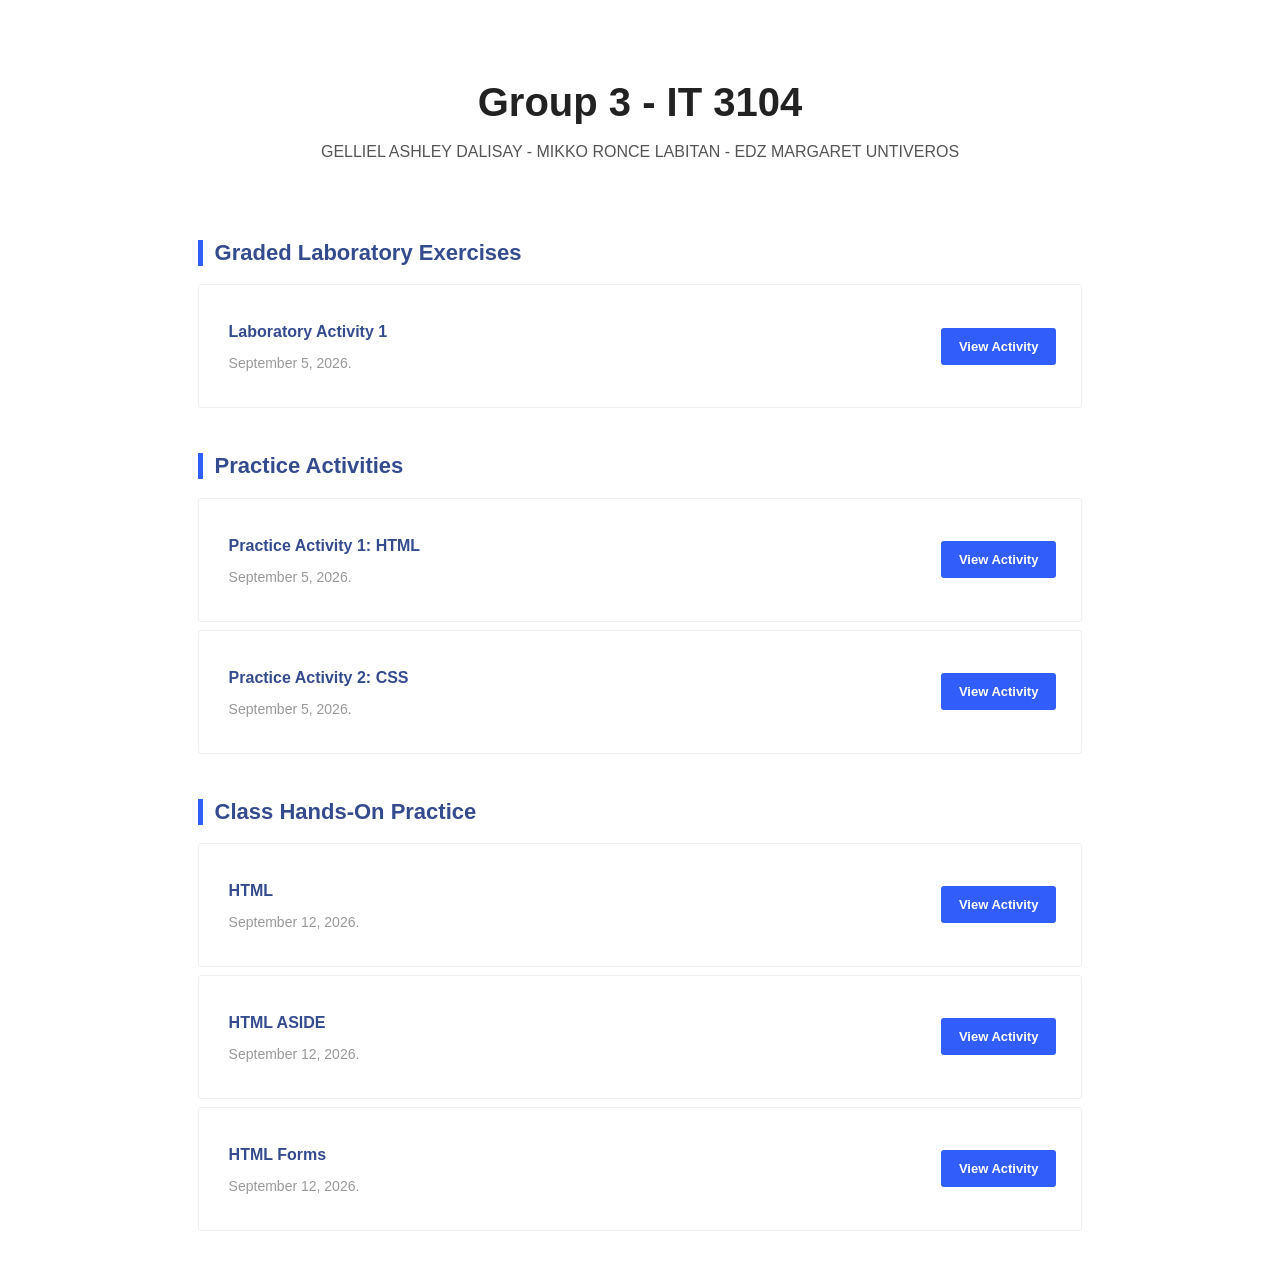
==== index.html @ 32fd0458 "Update index.html" ====
<!DOCTYPE html>
<html lang="en">
<head>
    <meta charset="UTF-8">
    <meta name="viewport" content="width=device-width, initial-scale=1.0">

    <title>Group 3 - IT 3104</title>

    <link rel="stylesheet" href="style.css">
</head>

<body>

    <!-- HEADER -->
    <header class="header">

        <h1>Group 3 - IT 3104</h1>

        <p class="members">
            GELLIEL ASHLEY DALISAY - MIKKO RONCE LABITAN - EDZ MARGARET UNTIVEROS
        </p>

    </header>


    <!-- MAIN CONTENT -->
    <main class="container">
        

        <section class="section">

            <div class="section-heading">
                <h2>Graded Laboratory Exercises</h2>
            </div>


            <div class="activity">

                <div class="activity-details">

                    <h3>Laboratory Activity 1</h3>

                    <p>September 5, 2026.</p>

                </div>


                <a href="Lab_Act_1.html" class="view-button">
                    View Activity
                </a>

            </div>

        </section>

        <section class="section">

            <div class="section-heading">
                <h2>Practice Activities</h2>
            </div>


            <!-- Practice Activity 1 -->

            <div class="activity">

                <div class="activity-details">

                    <h3>Practice Activity 1: HTML</h3>

                    <p>September 5, 2026.</p>

                </div>


                <a href="practice%201%20html.html" class="view-button">
                    View Activity
                </a>

            </div>


            <!-- Practice Activity 2 -->

            <div class="activity">

                <div class="activity-details">

                    <h3>Practice Activity 2: CSS</h3>

                    <p>September 5, 2026.</p>

                </div>


                <a href="Pactice%20Activity%202.html" class="view-button">
                    View Activity
                </a>

            </div>

        </section>


        <section class="section">

            <div class="section-heading">
                <h2>Class Hands-On Practice</h2>
            </div>


            <!-- HTML -->

            <div class="activity">

                <div class="activity-details">

                    <h3>HTML</h3>

                    <p>September 12, 2026.</p>

                </div>


                <a href="practice%201%20html.html" class="view-button">
                    View Activity
                </a>

            </div>


            <!-- HTML ASIDE -->

            <div class="activity">

                <div class="activity-details">

                    <h3>HTML ASIDE</h3>

                    <p>September 12, 2026.</p>

                </div>


              <a href="practice-1-html-aside.html" class="view-button">
                View Activity
                </a>

            </div>


            <!-- HTML FORMS -->

            <div class="activity">

                <div class="activity-details">

                    <h3>HTML Forms</h3>

                    <p>September 12, 2026.</p>

                </div>


                <a href="practice%20activity%201%20html%20forms.html" class="view-button">
                    View Activity
                </a>

            </div>

        </section>


    </main>

</body>
</html>
---- style.css ----
<style>
* {
    margin: 0;
    padding: 0;
    box-sizing: border-box;
}


body {
    font-family: Arial, Helvetica, sans-serif;
    background-color: #ffffff;
    color: #333333;
}


/* =========================
   HEADER
========================= */

.header {
    text-align: center;
    padding-top: 45px;
    padding-bottom: 45px;
}


.header h1 {
    font-size: 40px;
    font-weight: 700;
    color: #222222;
    margin-bottom: 18px;
}


.members {
    font-size: 16px;
    color: #555555;
}

.container {
    width: 70%;
    max-width: 900px;
    margin: 0 auto;
}

.section {
    margin-bottom: 45px;
}


.section-heading {
    border-left: 5px solid #315efb;
    padding-left: 12px;
    margin-bottom: 15px;
}


.section-heading h2 {
    font-size: 22px;
    font-weight: 700;
    color: #344b8e;
}

.activity {
    display: flex;
    justify-content: space-between;
    align-items: center;

    padding: 22px 25px;

    margin-bottom: 8px;

    border: 1px solid #eeeeee;
    border-radius: 3px;

    background-color: #ffffff;
}

.activity-details {
    padding-left: 5px;
}


.activity-details h3 {
    font-size: 16px;
    font-weight: 600;

    color: #344b8e;

    margin-bottom: 8px;
}


.activity-details p {
    font-size: 14px;
    color: #999999;
}


.view-button {
    display: inline-block;

    background-color: #315efb;

    color: #ffffff;

    text-decoration: none;

    padding: 11px 18px;

    border-radius: 3px;

    font-size: 13px;

    font-weight: 600;

    transition: background-color 0.2s ease;
}


.view-button:hover {
    background-color: #2349d8;
}

@media (max-width: 768px) {

    .container {
        width: 90%;
    }


    .header h1 {
        font-size: 32px;
    }


    .members {
        font-size: 14px;
        padding: 0 15px;
        line-height: 1.5;
    }


    .activity {
        padding: 18px;
    }


    .activity-details h3 {
        font-size: 15px;
    }


    .view-button {
        padding: 10px 14px;
        font-size: 12px;
    }

}
</style>
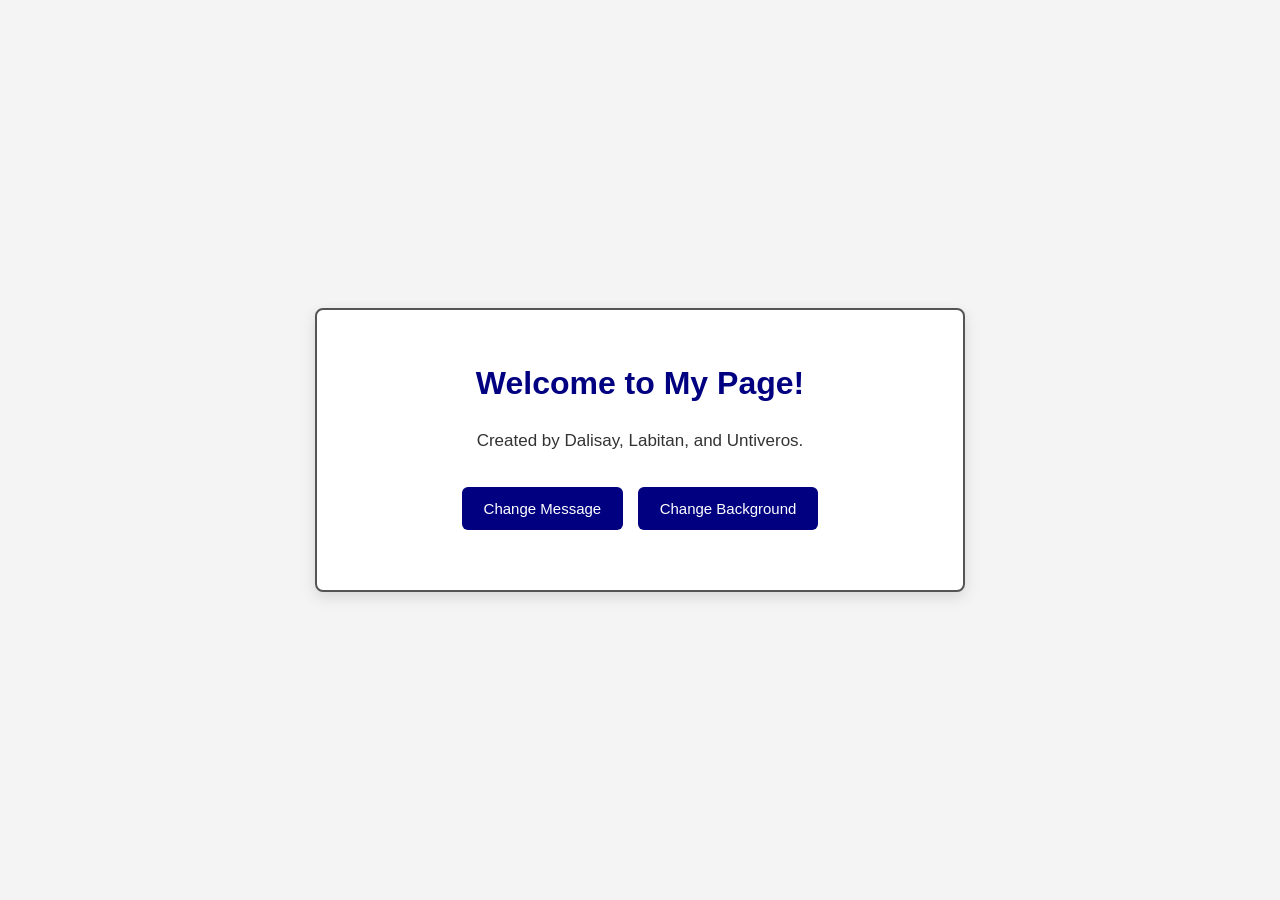
==== commit cce6d083: "Update" ====
--- a/index.html
+++ b/index.html
@@ -1,177 +1,24 @@
-<!DOCTYPE html>
-<html lang="en">
-<head>
-    <meta charset="UTF-8">
-    <meta name="viewport" content="width=device-width, initial-scale=1.0">
-
-    <title>Group 3 - IT 3104</title>
-
-    <link rel="stylesheet" href="style.css">
-</head>
-
-<body>
-
-    <!-- HEADER -->
-    <header class="header">
-
-        <h1>Group 3 - IT 3104</h1>
-
-        <p class="members">
-            GELLIEL ASHLEY DALISAY - MIKKO RONCE LABITAN - EDZ MARGARET UNTIVEROS
-        </p>
-
-    </header>
-
-
-    <!-- MAIN CONTENT -->
-    <main class="container">
-        
-
-        <section class="section">
-
-            <div class="section-heading">
-                <h2>Graded Laboratory Exercises</h2>
-            </div>
-
-
-            <div class="activity">
-
-                <div class="activity-details">
-
-                    <h3>Laboratory Activity 1</h3>
-
-                    <p>September 5, 2026.</p>
-
-                </div>
-
-
-                <a href="Lab_Act_1.html" class="view-button">
-                    View Activity
-                </a>
-
-            </div>
-
-        </section>
-
-        <section class="section">
-
-            <div class="section-heading">
-                <h2>Practice Activities</h2>
-            </div>
-
-
-            <!-- Practice Activity 1 -->
-
-            <div class="activity">
-
-                <div class="activity-details">
-
-                    <h3>Practice Activity 1: HTML</h3>
-
-                    <p>September 5, 2026.</p>
-
-                </div>
-
-
-                <a href="practice%201%20html.html" class="view-button">
-                    View Activity
-                </a>
-
-            </div>
-
-
-            <!-- Practice Activity 2 -->
-
-            <div class="activity">
-
-                <div class="activity-details">
-
-                    <h3>Practice Activity 2: CSS</h3>
-
-                    <p>September 5, 2026.</p>
-
-                </div>
-
-
-                <a href="Pactice%20Activity%202.html" class="view-button">
-                    View Activity
-                </a>
-
-            </div>
-
-        </section>
-
-
-        <section class="section">
-
-            <div class="section-heading">
-                <h2>Class Hands-On Practice</h2>
-            </div>
-
-
-            <!-- HTML -->
-
-            <div class="activity">
-
-                <div class="activity-details">
-
-                    <h3>HTML</h3>
-
-                    <p>September 12, 2026.</p>
-
-                </div>
-
-
-                <a href="practice%201%20html.html" class="view-button">
-                    View Activity
-                </a>
-
-            </div>
-
-
-            <!-- HTML ASIDE -->
-
-            <div class="activity">
-
-                <div class="activity-details">
-
-                    <h3>HTML ASIDE</h3>
-
-                    <p>September 12, 2026.</p>
-
-                </div>
-
-
-              <a href="practice-1-html-aside.html" class="view-button">
-                View Activity
-                </a>
-
-            </div>
-
-
-            <!-- HTML FORMS -->
-
-            <div class="activity">
-
-                <div class="activity-details">
-
-                    <h3>HTML Forms</h3>
-
-                    <p>September 12, 2026.</p>
-
-                </div>
-
-
-                <a href="practice%20activity%201%20html%20forms.html" class="view-button">
-                    View Activity
-                </a>
-
-            </div>
-
-        </section>
-
-
-    </main>
-
-</body>
-</html>
+<!DOCTYPE html>
+<html lang="en">
+<head>
+    <meta charset="UTF-8">
+    <meta name="viewport" content="width=device-width, initial-scale=1.0">
+    <title>My First Interactive Page</title>
+    <link rel="stylesheet" href="style.css">
+</head>
+<body>
+
+    <div class="container">
+        <h1>Welcome to My Page!</h1>
+
+        <p id="message">
+            Created by Dalisay, Labitan, and Untiveros.
+        </p>
+
+        <button id="messageButton">Change Message</button>
+        <button id="backgroundButton">Change Background</button>
+    </div>
+
+    <script src="script.js"></script>
+</body>
+</html>
--- a/style.css
+++ b/style.css
@@ -1,160 +1,77 @@
-<style>
-* {
-    margin: 0;
-    padding: 0;
-    box-sizing: border-box;
-}
-
-
-body {
-    font-family: Arial, Helvetica, sans-serif;
-    background-color: #ffffff;
-    color: #333333;
-}
-
-
-/* =========================
-   HEADER
-========================= */
-
-.header {
-    text-align: center;
-    padding-top: 45px;
-    padding-bottom: 45px;
-}
-
-
-.header h1 {
-    font-size: 40px;
-    font-weight: 700;
-    color: #222222;
-    margin-bottom: 18px;
-}
-
-
-.members {
-    font-size: 16px;
-    color: #555555;
-}
-
-.container {
-    width: 70%;
-    max-width: 900px;
-    margin: 0 auto;
-}
-
-.section {
-    margin-bottom: 45px;
-}
-
-
-.section-heading {
-    border-left: 5px solid #315efb;
-    padding-left: 12px;
-    margin-bottom: 15px;
-}
-
-
-.section-heading h2 {
-    font-size: 22px;
-    font-weight: 700;
-    color: #344b8e;
-}
-
-.activity {
-    display: flex;
-    justify-content: space-between;
-    align-items: center;
-
-    padding: 22px 25px;
-
-    margin-bottom: 8px;
-
-    border: 1px solid #eeeeee;
-    border-radius: 3px;
-
-    background-color: #ffffff;
-}
-
-.activity-details {
-    padding-left: 5px;
-}
-
-
-.activity-details h3 {
-    font-size: 16px;
-    font-weight: 600;
-
-    color: #344b8e;
-
-    margin-bottom: 8px;
-}
-
-
-.activity-details p {
-    font-size: 14px;
-    color: #999999;
-}
-
-
-.view-button {
-    display: inline-block;
-
-    background-color: #315efb;
-
-    color: #ffffff;
-
-    text-decoration: none;
-
-    padding: 11px 18px;
-
-    border-radius: 3px;
-
-    font-size: 13px;
-
-    font-weight: 600;
-
-    transition: background-color 0.2s ease;
-}
-
-
-.view-button:hover {
-    background-color: #2349d8;
-}
-
-@media (max-width: 768px) {
-
-    .container {
-        width: 90%;
-    }
-
-
-    .header h1 {
-        font-size: 32px;
-    }
-
-
-    .members {
-        font-size: 14px;
-        padding: 0 15px;
-        line-height: 1.5;
-    }
-
-
-    .activity {
-        padding: 18px;
-    }
-
-
-    .activity-details h3 {
-        font-size: 15px;
-    }
-
-
-    .view-button {
-        padding: 10px 14px;
-        font-size: 12px;
-    }
-
-}
-</style>
+/* General Settings */
+* {
+    margin: 0;
+    padding: 0;
+    box-sizing: border-box;
+}
+
+/* Body / Outside Background */
+body {
+    min-height: 100vh;
+    display: flex;
+    justify-content: center;
+    align-items: center;
+    background-color: #f4f4f4;
+    font-family: Arial, sans-serif;
+    transition: background-color 0.5s ease;
+}
+
+/* Main Container */
+.container {
+    width: 90%;
+    max-width: 650px;
+    padding: 55px 35px;
+    text-align: center;
+    background-color: white;
+    border: 2px solid #555;
+    border-radius: 8px;
+    box-shadow: 0 5px 15px rgba(0, 0, 0, 0.12);
+}
+
+/* Heading */
+h1 {
+    margin-bottom: 25px;
+    color: navy;
+    font-size: 32px;
+}
+
+/* Message */
+p {
+    margin-bottom: 28px;
+    color: #333;
+    font-size: 17px;
+    line-height: 1.6;
+}
+
+/* Buttons */
+button {
+    padding: 13px 22px;
+    margin: 5px;
+    border: none;
+    border-radius: 6px;
+    background-color: navy;
+    color: white;
+    font-size: 15px;
+    cursor: pointer;
+    transition: background-color 0.3s ease;
+}
+
+/* Button Hover Effect */
+button:hover {
+    background-color: #25258c;
+}
+
+/* Responsive Design */
+@media (max-width: 480px) {
+    .container {
+        padding: 40px 20px;
+    }
+
+    h1 {
+        font-size: 25px;
+    }
+
+    p {
+        font-size: 15px;
+    }
+}
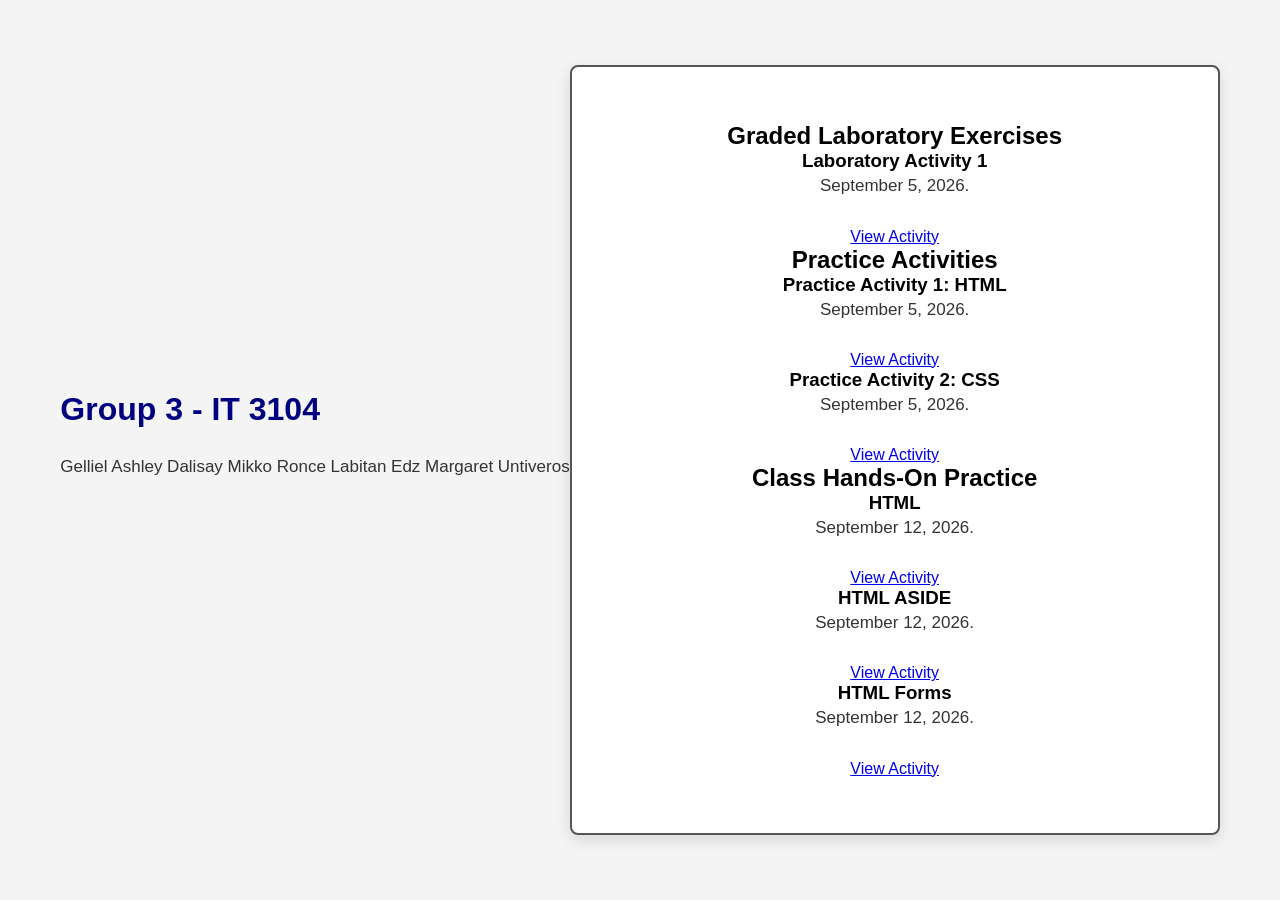
==== commit 2cec8140: "Create index.html" ====
--- a/index.html
+++ b/index.html
@@ -1,24 +1,123 @@
-<!DOCTYPE html>
-<html lang="en">
-<head>
-    <meta charset="UTF-8">
-    <meta name="viewport" content="width=device-width, initial-scale=1.0">
-    <title>My First Interactive Page</title>
-    <link rel="stylesheet" href="style.css">
-</head>
-<body>
-
-    <div class="container">
-        <h1>Welcome to My Page!</h1>
-
-        <p id="message">
-            Created by Dalisay, Labitan, and Untiveros.
-        </p>
-
-        <button id="messageButton">Change Message</button>
-        <button id="backgroundButton">Change Background</button>
-    </div>
-
-    <script src="script.js"></script>
-</body>
-</html>+<!DOCTYPE html>
+<html lang="en">
+<head>
+    <meta charset="UTF-8">
+    <meta name="viewport" content="width=device-width, initial-scale=1.0">
+
+    <title>Group 3 - IT 3104</title>
+
+    <link rel="preconnect" href="https://fonts.googleapis.com">
+    <link rel="preconnect" href="https://fonts.gstatic.com" crossorigin>
+    <link href="https://fonts.googleapis.com/css2?family=Bricolage+Grotesque:wght@600;800&family=Instrument+Sans:wght@400;500;600&display=swap" rel="stylesheet">
+
+    <link rel="stylesheet" href="style.css">
+</head>
+
+<body>
+
+    <!-- HEADER -->
+    <header class="header">
+
+        <h1>Group 3 - IT 3104</h1>
+
+        <p class="members">
+            <span>Gelliel Ashley Dalisay</span>
+            <span>Mikko Ronce Labitan</span>
+            <span>Edz Margaret Untiveros</span>
+        </p>
+
+    </header>
+
+
+    <!-- MAIN CONTENT -->
+    <main class="container">
+
+        <section class="section">
+
+            <div class="section-heading">
+                <h2>Graded Laboratory Exercises</h2>
+            </div>
+
+            <div class="activity">
+                <div class="activity-details">
+                    <h3>Laboratory Activity 1</h3>
+                    <p>September 5, 2026.</p>
+                </div>
+
+                <a href="Lab_Act_1.html" class="view-button">View Activity</a>
+            </div>
+
+        </section>
+
+
+        <section class="section">
+
+            <div class="section-heading">
+                <h2>Practice Activities</h2>
+            </div>
+
+            <!-- Practice Activity 1 -->
+            <div class="activity">
+                <div class="activity-details">
+                    <h3>Practice Activity 1: HTML</h3>
+                    <p>September 5, 2026.</p>
+                </div>
+
+                <a href="practice%201%20html.html" class="view-button">View Activity</a>
+            </div>
+
+            <!-- Practice Activity 2 -->
+            <div class="activity">
+                <div class="activity-details">
+                    <h3>Practice Activity 2: CSS</h3>
+                    <p>September 5, 2026.</p>
+                </div>
+
+                <a href="Pactice%20Activity%202.html" class="view-button">View Activity</a>
+            </div>
+
+        </section>
+
+
+        <section class="section">
+
+            <div class="section-heading">
+                <h2>Class Hands-On Practice</h2>
+            </div>
+
+            <!-- HTML -->
+            <div class="activity">
+                <div class="activity-details">
+                    <h3>HTML</h3>
+                    <p>September 12, 2026.</p>
+                </div>
+
+                <a href="practice%201%20html.html" class="view-button">View Activity</a>
+            </div>
+
+            <!-- HTML ASIDE -->
+            <div class="activity">
+                <div class="activity-details">
+                    <h3>HTML ASIDE</h3>
+                    <p>September 12, 2026.</p>
+                </div>
+
+                <a href="practice-1-html-aside.html" class="view-button">View Activity</a>
+            </div>
+
+            <!-- HTML FORMS -->
+            <div class="activity">
+                <div class="activity-details">
+                    <h3>HTML Forms</h3>
+                    <p>September 12, 2026.</p>
+                </div>
+
+                <a href="practice%20activity%201%20html%20forms.html" class="view-button">View Activity</a>
+            </div>
+
+        </section>
+
+    </main>
+
+</body>
+</html>
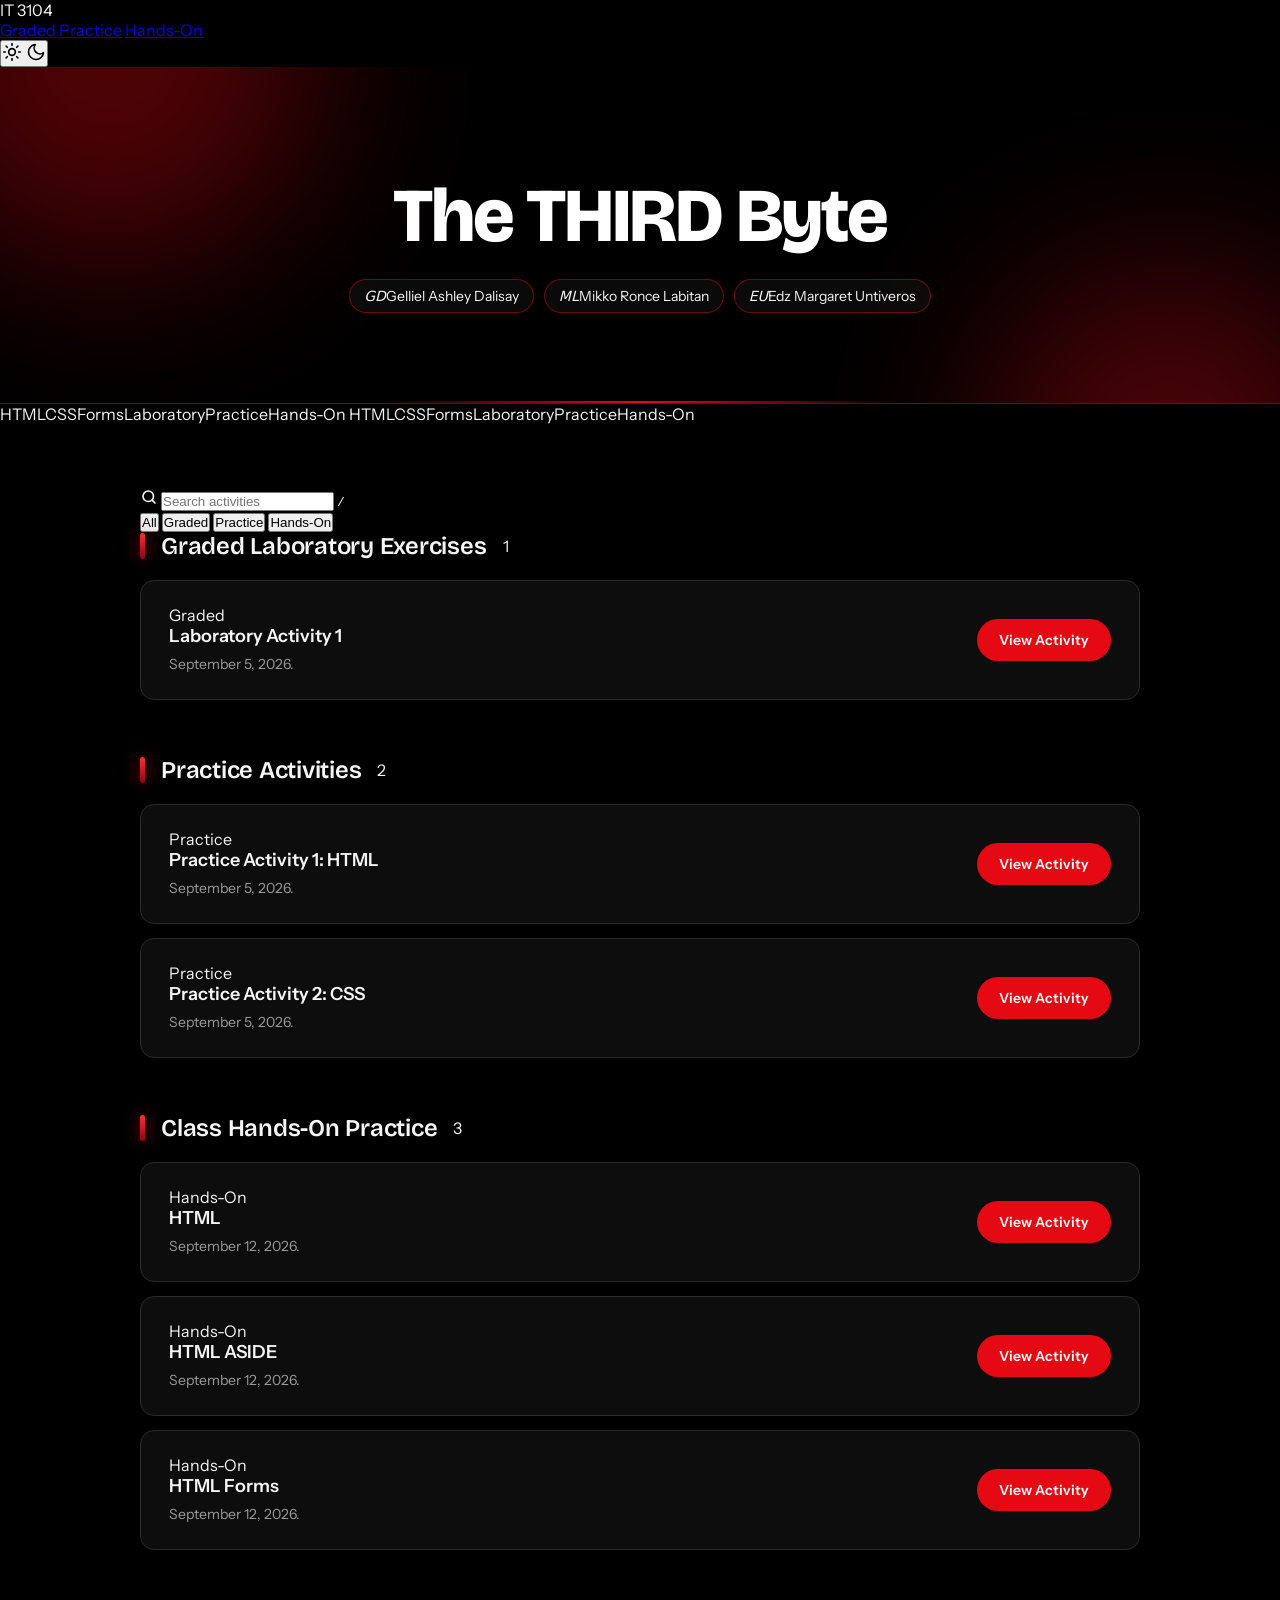
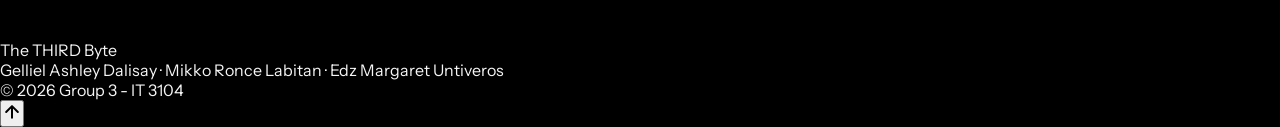
==== commit 2a070380: "Update index.html" ====
--- a/index.html
+++ b/index.html
@@ -1,39 +1,96 @@
 <!DOCTYPE html>
-<html lang="en">
+<html lang="en" data-theme="dark">
 <head>
     <meta charset="UTF-8">
     <meta name="viewport" content="width=device-width, initial-scale=1.0">
-
     <title>Group 3 - IT 3104</title>
+
+    <!-- Apply saved theme + JS flag before paint -->
+    <script>
+        (function () {
+            var t = "dark";
+            try {
+                t = localStorage.getItem("theme") ||
+                    (window.matchMedia("(prefers-color-scheme: light)").matches ? "light" : "dark");
+            } catch (e) {}
+            document.documentElement.setAttribute("data-theme", t);
+            document.documentElement.classList.add("js");
+        })();
+    </script>
 
     <link rel="preconnect" href="https://fonts.googleapis.com">
     <link rel="preconnect" href="https://fonts.gstatic.com" crossorigin>
     <link href="https://fonts.googleapis.com/css2?family=Bricolage+Grotesque:wght@600;800&family=Instrument+Sans:wght@400;500;600&display=swap" rel="stylesheet">
-
     <link rel="stylesheet" href="style.css">
 </head>
 
 <body>
 
-    <!-- HEADER -->
+    <div class="progress" id="progress"></div>
+
+    <!-- TOP BAR -->
+    <nav class="topbar">
+        <div class="brand"><span class="brand-dot"></span>IT 3104</div>
+
+        <div class="nav-links">
+            <a href="#graded">Graded</a>
+            <a href="#practice">Practice</a>
+            <a href="#handson">Hands-On</a>
+        </div>
+
+        <button class="theme-toggle" id="themeToggle" type="button" aria-label="Switch to light mode">
+            <svg class="icon-sun" viewBox="0 0 24 24" width="20" height="20" fill="none" stroke="currentColor" stroke-width="2" stroke-linecap="round" stroke-linejoin="round" aria-hidden="true">
+                <circle cx="12" cy="12" r="4"/>
+                <path d="M12 2v2M12 20v2M4.93 4.93l1.41 1.41M17.66 17.66l1.41 1.41M2 12h2M20 12h2M4.93 19.07l1.41-1.41M17.66 6.34l1.41-1.41"/>
+            </svg>
+            <svg class="icon-moon" viewBox="0 0 24 24" width="20" height="20" fill="none" stroke="currentColor" stroke-width="2" stroke-linecap="round" stroke-linejoin="round" aria-hidden="true">
+                <path d="M21 12.8A9 9 0 1 1 11.2 3a7 7 0 0 0 9.8 9.8z"/>
+            </svg>
+        </button>
+    </nav>
+
+    <!-- HERO -->
     <header class="header">
-
-        <h1>Group 3 - IT 3104</h1>
+        <div class="aurora" aria-hidden="true"><i></i><i></i></div>
+
+        <h1>The THIRD Byte</h1>
 
         <p class="members">
-            <span>Gelliel Ashley Dalisay</span>
-            <span>Mikko Ronce Labitan</span>
-            <span>Edz Margaret Untiveros</span>
+            <span><i>GD</i>Gelliel Ashley Dalisay</span>
+            <span><i>ML</i>Mikko Ronce Labitan</span>
+            <span><i>EU</i>Edz Margaret Untiveros</span>
         </p>
-
     </header>
 
+    <!-- MARQUEE -->
+    <div class="marquee" aria-hidden="true">
+        <div class="marquee-track">
+            <span>HTML</span><span>CSS</span><span>Forms</span><span>Laboratory</span><span>Practice</span><span>Hands-On</span>
+            <span>HTML</span><span>CSS</span><span>Forms</span><span>Laboratory</span><span>Practice</span><span>Hands-On</span>
+        </div>
+    </div>
 
     <!-- MAIN CONTENT -->
     <main class="container">
 
-        <section class="section">
-
+        <div class="toolbar" id="activities">
+            <div class="search">
+                <svg viewBox="0 0 24 24" width="18" height="18" fill="none" stroke="currentColor" stroke-width="2.2" stroke-linecap="round" stroke-linejoin="round" aria-hidden="true"><circle cx="11" cy="11" r="7"/><path d="M20 20l-3.5-3.5"/></svg>
+                <input id="search" type="search" placeholder="Search activities" aria-label="Search activities" autocomplete="off">
+                <kbd>/</kbd>
+            </div>
+
+            <div class="chips" role="group" aria-label="Filter activities">
+                <button class="chip active" type="button" data-filter="all" aria-pressed="true">All</button>
+                <button class="chip" type="button" data-filter="graded" aria-pressed="false">Graded</button>
+                <button class="chip" type="button" data-filter="practice" aria-pressed="false">Practice</button>
+                <button class="chip" type="button" data-filter="handson" aria-pressed="false">Hands-On</button>
+            </div>
+        </div>
+
+        <p class="empty" id="empty" hidden>No activities match your search.</p>
+
+        <section class="section" id="graded" data-tag="Graded">
             <div class="section-heading">
                 <h2>Graded Laboratory Exercises</h2>
             </div>
@@ -43,81 +100,262 @@
                     <h3>Laboratory Activity 1</h3>
                     <p>September 5, 2026.</p>
                 </div>
-
                 <a href="Lab_Act_1.html" class="view-button">View Activity</a>
             </div>
-
         </section>
 
-
-        <section class="section">
-
+        <section class="section" id="practice" data-tag="Practice">
             <div class="section-heading">
                 <h2>Practice Activities</h2>
             </div>
 
-            <!-- Practice Activity 1 -->
             <div class="activity">
                 <div class="activity-details">
                     <h3>Practice Activity 1: HTML</h3>
                     <p>September 5, 2026.</p>
                 </div>
-
                 <a href="practice%201%20html.html" class="view-button">View Activity</a>
             </div>
 
-            <!-- Practice Activity 2 -->
             <div class="activity">
                 <div class="activity-details">
                     <h3>Practice Activity 2: CSS</h3>
                     <p>September 5, 2026.</p>
                 </div>
-
                 <a href="Pactice%20Activity%202.html" class="view-button">View Activity</a>
             </div>
-
         </section>
 
-
-        <section class="section">
-
+        <section class="section" id="handson" data-tag="Hands-On">
             <div class="section-heading">
                 <h2>Class Hands-On Practice</h2>
             </div>
 
-            <!-- HTML -->
             <div class="activity">
                 <div class="activity-details">
                     <h3>HTML</h3>
                     <p>September 12, 2026.</p>
                 </div>
-
                 <a href="practice%201%20html.html" class="view-button">View Activity</a>
             </div>
 
-            <!-- HTML ASIDE -->
             <div class="activity">
                 <div class="activity-details">
                     <h3>HTML ASIDE</h3>
                     <p>September 12, 2026.</p>
                 </div>
-
                 <a href="practice-1-html-aside.html" class="view-button">View Activity</a>
             </div>
 
-            <!-- HTML FORMS -->
             <div class="activity">
                 <div class="activity-details">
                     <h3>HTML Forms</h3>
                     <p>September 12, 2026.</p>
                 </div>
-
                 <a href="practice%20activity%201%20html%20forms.html" class="view-button">View Activity</a>
             </div>
-
         </section>
 
     </main>
+
+    <!-- FOOTER -->
+    <footer class="footer">
+        <div class="footer-inner">
+            <div class="brand"><span class="brand-dot"></span>The THIRD Byte</div>
+            <p class="footer-members">Gelliel Ashley Dalisay &middot; Mikko Ronce Labitan &middot; Edz Margaret Untiveros</p>
+            <p class="footer-copy">&copy; 2026 Group 3 - IT 3104</p>
+        </div>
+    </footer>
+
+    <button class="to-top" id="toTop" type="button" aria-label="Back to top">
+        <svg viewBox="0 0 24 24" width="20" height="20" fill="none" stroke="currentColor" stroke-width="2.4" stroke-linecap="round" stroke-linejoin="round" aria-hidden="true"><path d="M12 19V5M5 12l7-7 7 7"/></svg>
+    </button>
+
+    <script>
+        var root = document.documentElement;
+        var reduced = window.matchMedia("(prefers-reduced-motion: reduce)").matches;
+
+        var sections = document.querySelectorAll(".section");
+        var cards = document.querySelectorAll(".activity");
+
+        /* ---------- Theme toggle (circular reveal when supported) ---------- */
+        var toggle = document.getElementById("themeToggle");
+
+        function syncLabel() {
+            var light = root.getAttribute("data-theme") === "light";
+            toggle.setAttribute("aria-label", light ? "Switch to dark mode" : "Switch to light mode");
+        }
+
+        toggle.addEventListener("click", function (e) {
+            var next = root.getAttribute("data-theme") === "light" ? "dark" : "light";
+
+            function apply() {
+                root.setAttribute("data-theme", next);
+                try { localStorage.setItem("theme", next); } catch (err) {}
+                syncLabel();
+            }
+
+            if (!document.startViewTransition || reduced) { apply(); return; }
+
+            var x = e.clientX, y = e.clientY;
+            var r = Math.hypot(Math.max(x, innerWidth - x), Math.max(y, innerHeight - y));
+            var t = document.startViewTransition(apply);
+
+            t.ready.then(function () {
+                root.animate(
+                    { clipPath: ["circle(0px at " + x + "px " + y + "px)", "circle(" + r + "px at " + x + "px " + y + "px)"] },
+                    { duration: 650, easing: "ease-in-out", pseudoElement: "::view-transition-new(root)" }
+                );
+            });
+        });
+        syncLabel();
+
+        /* ---------- Tag badge on each card + count on each heading ---------- */
+        sections.forEach(function (s) {
+            var tag = s.dataset.tag;
+            var list = s.querySelectorAll(".activity");
+
+            list.forEach(function (card) {
+                var d = card.querySelector(".activity-details");
+                var t = document.createElement("span");
+                t.className = "tag";
+                t.textContent = tag;
+                d.insertBefore(t, d.firstChild);
+            });
+
+            var c = document.createElement("span");
+            c.className = "count";
+            c.textContent = list.length;
+            s.querySelector(".section-heading h2").after(c);
+        });
+
+        /* ---------- Scroll reveal ---------- */
+        var items = document.querySelectorAll(".section-heading, .activity");
+        items.forEach(function (el) { el.classList.add("reveal"); });
+
+        if ("IntersectionObserver" in window) {
+            var io = new IntersectionObserver(function (entries) {
+                entries.forEach(function (e) {
+                    if (e.isIntersecting) {
+                        e.target.classList.add("in");
+                        io.unobserve(e.target);
+                    }
+                });
+            }, { threshold: 0.12 });
+            items.forEach(function (el) { io.observe(el); });
+        } else {
+            items.forEach(function (el) { el.classList.add("in"); });
+        }
+
+        /* ---------- Card spotlight + 3D tilt ---------- */
+        cards.forEach(function (card) {
+            card.addEventListener("mousemove", function (e) {
+                var r = card.getBoundingClientRect();
+                var px = (e.clientX - r.left) / r.width;
+                var py = (e.clientY - r.top) / r.height;
+                card.style.setProperty("--mx", (px * r.width) + "px");
+                card.style.setProperty("--my", (py * r.height) + "px");
+                if (!reduced) {
+                    card.style.setProperty("--ry", ((px - 0.5) * 8) + "deg");
+                    card.style.setProperty("--rx", ((0.5 - py) * 8) + "deg");
+                }
+            });
+            card.addEventListener("mouseleave", function () {
+                card.style.setProperty("--rx", "0deg");
+                card.style.setProperty("--ry", "0deg");
+            });
+        });
+
+        /* ---------- Ambient glow that follows the cursor ---------- */
+        document.addEventListener("pointermove", function (e) {
+            root.style.setProperty("--x", e.clientX + "px");
+            root.style.setProperty("--y", e.clientY + "px");
+        });
+
+        /* ---------- Search + filter chips ---------- */
+        var search = document.getElementById("search");
+        var empty = document.getElementById("empty");
+        var chips = document.querySelectorAll(".chip");
+        var filter = "all";
+
+        function applyFilter() {
+            var q = search.value.toLowerCase().trim();
+            var any = false;
+
+            cards.forEach(function (card) {
+                var sec = card.closest(".section");
+                var ok = (filter === "all" || sec.id === filter) &&
+                         card.textContent.toLowerCase().indexOf(q) !== -1;
+                card.hidden = !ok;
+                if (ok) any = true;
+            });
+
+            sections.forEach(function (s) {
+                s.hidden = !s.querySelector(".activity:not([hidden])");
+            });
+
+            empty.hidden = any;
+        }
+
+        search.addEventListener("input", applyFilter);
+
+        chips.forEach(function (chip) {
+            chip.addEventListener("click", function () {
+                filter = chip.dataset.filter;
+                chips.forEach(function (c) {
+                    var on = c === chip;
+                    c.classList.toggle("active", on);
+                    c.setAttribute("aria-pressed", on);
+                });
+                applyFilter();
+            });
+        });
+
+        /* "/" focuses the search box, Esc clears it */
+        document.addEventListener("keydown", function (e) {
+            var typing = /^(INPUT|TEXTAREA)$/.test(document.activeElement.tagName);
+            if (e.key === "/" && !typing) {
+                e.preventDefault();
+                search.focus();
+                search.scrollIntoView({ behavior: "smooth", block: "center" });
+            } else if (e.key === "Escape" && document.activeElement === search) {
+                search.value = "";
+                applyFilter();
+                search.blur();
+            }
+        });
+
+        /* ---------- Active nav link while scrolling ---------- */
+        var navLinks = document.querySelectorAll(".nav-links a");
+        var spy = new IntersectionObserver(function (entries) {
+            entries.forEach(function (e) {
+                if (e.isIntersecting) {
+                    navLinks.forEach(function (a) {
+                        a.classList.toggle("active", a.getAttribute("href") === "#" + e.target.id);
+                    });
+                }
+            });
+        }, { rootMargin: "-40% 0px -50% 0px" });
+        sections.forEach(function (s) { spy.observe(s); });
+
+        /* ---------- Progress bar + back to top ---------- */
+        var progress = document.getElementById("progress");
+        var toTop = document.getElementById("toTop");
+
+        function onScroll() {
+            var max = document.documentElement.scrollHeight - window.innerHeight;
+            var ratio = max > 0 ? window.scrollY / max : 0;
+            progress.style.transform = "scaleX(" + ratio + ")";
+            toTop.classList.toggle("show", window.scrollY > 400);
+        }
+
+        window.addEventListener("scroll", onScroll, { passive: true });
+        onScroll();
+
+        toTop.addEventListener("click", function () {
+            window.scrollTo({ top: 0, behavior: "smooth" });
+        });
+    </script>
 
 </body>
 </html>
--- a/style.css
+++ b/style.css
@@ -1,77 +1,448 @@
-/* General Settings */
-* {
-    margin: 0;
-    padding: 0;
-    box-sizing: border-box;
-}
-
-/* Body / Outside Background */
-body {
-    min-height: 100vh;
-    display: flex;
-    justify-content: center;
-    align-items: center;
-    background-color: #f4f4f4;
-    font-family: Arial, sans-serif;
-    transition: background-color 0.5s ease;
-}
-
-/* Main Container */
-.container {
-    width: 90%;
-    max-width: 650px;
-    padding: 55px 35px;
-    text-align: center;
-    background-color: white;
-    border: 2px solid #555;
-    border-radius: 8px;
-    box-shadow: 0 5px 15px rgba(0, 0, 0, 0.12);
-}
-
-/* Heading */
-h1 {
-    margin-bottom: 25px;
-    color: navy;
-    font-size: 32px;
-}
-
-/* Message */
-p {
-    margin-bottom: 28px;
-    color: #333;
-    font-size: 17px;
-    line-height: 1.6;
-}
-
-/* Buttons */
-button {
-    padding: 13px 22px;
-    margin: 5px;
-    border: none;
-    border-radius: 6px;
-    background-color: navy;
-    color: white;
-    font-size: 15px;
-    cursor: pointer;
-    transition: background-color 0.3s ease;
-}
-
-/* Button Hover Effect */
-button:hover {
-    background-color: #25258c;
-}
-
-/* Responsive Design */
-@media (max-width: 480px) {
-    .container {
-        padding: 40px 20px;
-    }
-
-    h1 {
-        font-size: 25px;
-    }
-
-    p {
-        font-size: 15px;
-    }
-}+:root {
+    --black: #000000;
+    --surface: #0d0d0d;
+    --surface-2: #161616;
+    --line: #2a2a2a;
+    --red: #e50914;
+    --red-bright: #ff2d3a;
+    --red-deep: #8a0710;
+    --text: #f5f5f5;
+    --muted: #9a9a9a;
+}
+
+* {
+    margin: 0;
+    padding: 0;
+    box-sizing: border-box;
+}
+
+html {
+    scroll-behavior: smooth;
+}
+
+body {
+    font-family: "Instrument Sans", system-ui, -apple-system, "Segoe UI", Arial, sans-serif;
+    background: var(--black);
+    color: var(--text);
+    min-height: 100vh;
+    -webkit-font-smoothing: antialiased;
+}
+
+/* =========================
+   HEADER
+========================= */
+
+.header {
+    position: relative;
+    overflow: hidden;
+    text-align: center;
+    padding: 110px 20px 90px;
+    background: var(--black);
+    border-bottom: 1px solid var(--line);
+}
+
+/* drifting red glows */
+.header::before,
+.header::after {
+    content: "";
+    position: absolute;
+    border-radius: 50%;
+    filter: blur(90px);
+    pointer-events: none;
+}
+
+.header::before {
+    width: 420px;
+    height: 420px;
+    background: var(--red);
+    opacity: 0.35;
+    top: -220px;
+    left: -100px;
+    animation: drift-a 14s ease-in-out infinite alternate;
+}
+
+.header::after {
+    width: 380px;
+    height: 380px;
+    background: var(--red-deep);
+    opacity: 0.55;
+    bottom: -240px;
+    right: -80px;
+    animation: drift-b 17s ease-in-out infinite alternate;
+}
+
+.header h1 {
+    position: relative;
+    z-index: 1;
+    font-family: "Bricolage Grotesque", "Instrument Sans", Arial, sans-serif;
+    font-size: clamp(34px, 7vw, 76px);
+    font-weight: 800;
+    letter-spacing: -0.03em;
+    line-height: 1.05;
+    margin-bottom: 22px;
+
+    background: linear-gradient(100deg, #ffffff 0%, #ffffff 40%, var(--red-bright) 50%, #ffffff 60%, #ffffff 100%);
+    background-size: 250% 100%;
+    -webkit-background-clip: text;
+    background-clip: text;
+    -webkit-text-fill-color: transparent;
+    color: transparent;
+
+    animation:
+        rise 0.9s cubic-bezier(0.2, 0.8, 0.2, 1) both,
+        shine 5s ease-in-out 1.2s infinite;
+}
+
+.members {
+    position: relative;
+    z-index: 1;
+    display: flex;
+    flex-wrap: wrap;
+    justify-content: center;
+    gap: 8px 10px;
+    font-size: 14px;
+    animation: rise 0.9s cubic-bezier(0.2, 0.8, 0.2, 1) 0.15s both;
+}
+
+.members span {
+    padding: 7px 14px;
+    color: var(--text);
+    background: rgba(255, 255, 255, 0.04);
+    border: 1px solid rgba(229, 9, 20, 0.45);
+    border-radius: 999px;
+    backdrop-filter: blur(6px);
+}
+
+/* red line that draws across the bottom edge of the header */
+.header .members::after {
+    content: "";
+    position: absolute;
+    left: 50%;
+    bottom: -90px;
+    width: min(520px, 80vw);
+    height: 2px;
+    background: linear-gradient(90deg, transparent, var(--red), transparent);
+    transform: translateX(-50%) scaleX(0);
+    animation: draw 1.2s cubic-bezier(0.2, 0.8, 0.2, 1) 0.6s forwards;
+}
+
+/* =========================
+   MAIN CONTAINER
+========================= */
+
+.container {
+    width: 85%;
+    max-width: 1000px;
+    margin: 64px auto 90px;
+}
+
+/* =========================
+   SECTION
+========================= */
+
+.section {
+    margin-bottom: 56px;
+}
+
+.section-heading {
+    display: flex;
+    align-items: center;
+    gap: 16px;
+    margin-bottom: 20px;
+}
+
+.section-heading::before {
+    content: "";
+    width: 5px;
+    height: 26px;
+    border-radius: 3px;
+    background: linear-gradient(var(--red-bright), var(--red-deep));
+    box-shadow: 0 0 16px rgba(229, 9, 20, 0.7);
+}
+
+.section-heading h2 {
+    font-family: "Bricolage Grotesque", "Instrument Sans", Arial, sans-serif;
+    font-size: 24px;
+    font-weight: 600;
+    letter-spacing: -0.01em;
+    color: var(--text);
+}
+
+/* =========================
+   ACTIVITY CARD
+========================= */
+
+.activity {
+    position: relative;
+    overflow: hidden;
+    display: flex;
+    justify-content: space-between;
+    align-items: center;
+    gap: 25px;
+
+    padding: 24px 28px;
+    margin-bottom: 14px;
+
+    background: var(--surface);
+    border: 1px solid var(--line);
+    border-radius: 14px;
+
+    transition: transform 0.3s ease, border-color 0.3s ease, box-shadow 0.3s ease, background 0.3s ease;
+
+    animation: rise 0.7s cubic-bezier(0.2, 0.8, 0.2, 1) both;
+}
+
+/* staggered entrance: the one page-load sequence */
+.section:nth-child(1) .activity:nth-of-type(1) { animation-delay: 0.5s; }
+.section:nth-child(2) .activity:nth-of-type(1) { animation-delay: 0.65s; }
+.section:nth-child(2) .activity:nth-of-type(2) { animation-delay: 0.8s; }
+.section:nth-child(3) .activity:nth-of-type(1) { animation-delay: 0.95s; }
+.section:nth-child(3) .activity:nth-of-type(2) { animation-delay: 1.1s; }
+.section:nth-child(3) .activity:nth-of-type(3) { animation-delay: 1.25s; }
+
+/* red bar that grows on hover */
+.activity::before {
+    content: "";
+    position: absolute;
+    left: 0;
+    top: 0;
+    width: 4px;
+    height: 100%;
+    background: linear-gradient(var(--red-bright), var(--red-deep));
+    transform: scaleY(0);
+    transform-origin: top;
+    transition: transform 0.35s ease;
+}
+
+.activity:hover {
+    transform: translateX(6px);
+    background: var(--surface-2);
+    border-color: rgba(229, 9, 20, 0.6);
+    box-shadow: 0 12px 40px rgba(229, 9, 20, 0.16);
+}
+
+.activity:hover::before {
+    transform: scaleY(1);
+}
+
+/* =========================
+   ACTIVITY DETAILS
+========================= */
+
+.activity-details h3 {
+    font-size: 18px;
+    font-weight: 600;
+    color: var(--text);
+    margin-bottom: 7px;
+}
+
+.activity-details p {
+    font-size: 14px;
+    color: var(--muted);
+    line-height: 1.5;
+}
+
+/* =========================
+   VIEW BUTTON
+========================= */
+
+.view-button {
+    position: relative;
+    overflow: hidden;
+    display: inline-flex;
+    align-items: center;
+    justify-content: center;
+
+    min-width: 120px;
+    padding: 12px 22px;
+
+    background: var(--red);
+    color: #ffffff;
+    text-decoration: none;
+
+    border-radius: 999px;
+    font-size: 14px;
+    font-weight: 600;
+    white-space: nowrap;
+
+    transition: transform 0.2s ease, box-shadow 0.3s ease;
+}
+
+/* light sweep across the button on hover */
+.view-button::after {
+    content: "";
+    position: absolute;
+    top: 0;
+    left: -80%;
+    width: 50%;
+    height: 100%;
+    background: linear-gradient(100deg, transparent, rgba(255, 255, 255, 0.35), transparent);
+    transform: skewX(-20deg);
+}
+
+.view-button:hover {
+    transform: translateY(-2px);
+    box-shadow: 0 8px 24px rgba(229, 9, 20, 0.55);
+}
+
+.view-button:hover::after {
+    left: 130%;
+    transition: left 0.6s ease;
+}
+
+.view-button:active {
+    transform: translateY(0) scale(0.97);
+}
+
+.view-button:focus-visible {
+    outline: 2px solid #ffffff;
+    outline-offset: 3px;
+}
+
+/* =========================
+   ANIMATIONS
+========================= */
+
+@keyframes rise {
+    from {
+        opacity: 0;
+        transform: translateY(28px);
+    }
+    to {
+        opacity: 1;
+        transform: translateY(0);
+    }
+}
+
+@keyframes shine {
+    0%   { background-position: 100% 0; }
+    60%  { background-position: 0% 0; }
+    100% { background-position: 0% 0; }
+}
+
+@keyframes draw {
+    to { transform: translateX(-50%) scaleX(1); }
+}
+
+@keyframes drift-a {
+    to { transform: translate(120px, 60px) scale(1.2); }
+}
+
+@keyframes drift-b {
+    to { transform: translate(-140px, -50px) scale(1.15); }
+}
+
+@media (prefers-reduced-motion: reduce) {
+    *,
+    *::before,
+    *::after {
+        animation: none !important;
+        transition: none !important;
+    }
+
+    .header h1 {
+        background: none;
+        -webkit-text-fill-color: #ffffff;
+        color: #ffffff;
+    }
+}
+
+/* =========================
+   TABLET
+========================= */
+
+@media (max-width: 768px) {
+
+    .header {
+        padding: 80px 20px 70px;
+    }
+
+    .container {
+        width: 90%;
+        margin-top: 48px;
+    }
+
+    .section-heading h2 {
+        font-size: 21px;
+    }
+
+    .activity {
+        padding: 20px;
+        gap: 15px;
+    }
+
+    .activity-details h3 {
+        font-size: 16px;
+    }
+
+    .activity-details p {
+        font-size: 13px;
+    }
+
+    .view-button {
+        min-width: 100px;
+        padding: 11px 16px;
+        font-size: 13px;
+    }
+}
+
+/* =========================
+   MOBILE
+========================= */
+
+@media (max-width: 500px) {
+
+    .header {
+        padding: 64px 18px 56px;
+    }
+
+    .members {
+        font-size: 12px;
+    }
+
+    .members span {
+        padding: 6px 11px;
+    }
+
+    .container {
+        width: 92%;
+        margin: 36px auto 60px;
+    }
+
+    .section {
+        margin-bottom: 40px;
+    }
+
+    .section-heading h2 {
+        font-size: 18px;
+    }
+
+    .activity {
+        padding: 17px;
+        gap: 12px;
+        border-radius: 12px;
+    }
+
+    .activity:hover {
+        transform: none;
+    }
+
+    .activity-details {
+        flex: 1;
+    }
+
+    .activity-details h3 {
+        font-size: 15px;
+        line-height: 1.4;
+    }
+
+    .activity-details p {
+        font-size: 12px;
+    }
+
+    .view-button {
+        min-width: auto;
+        padding: 10px 14px;
+        font-size: 12px;
+    }
+}
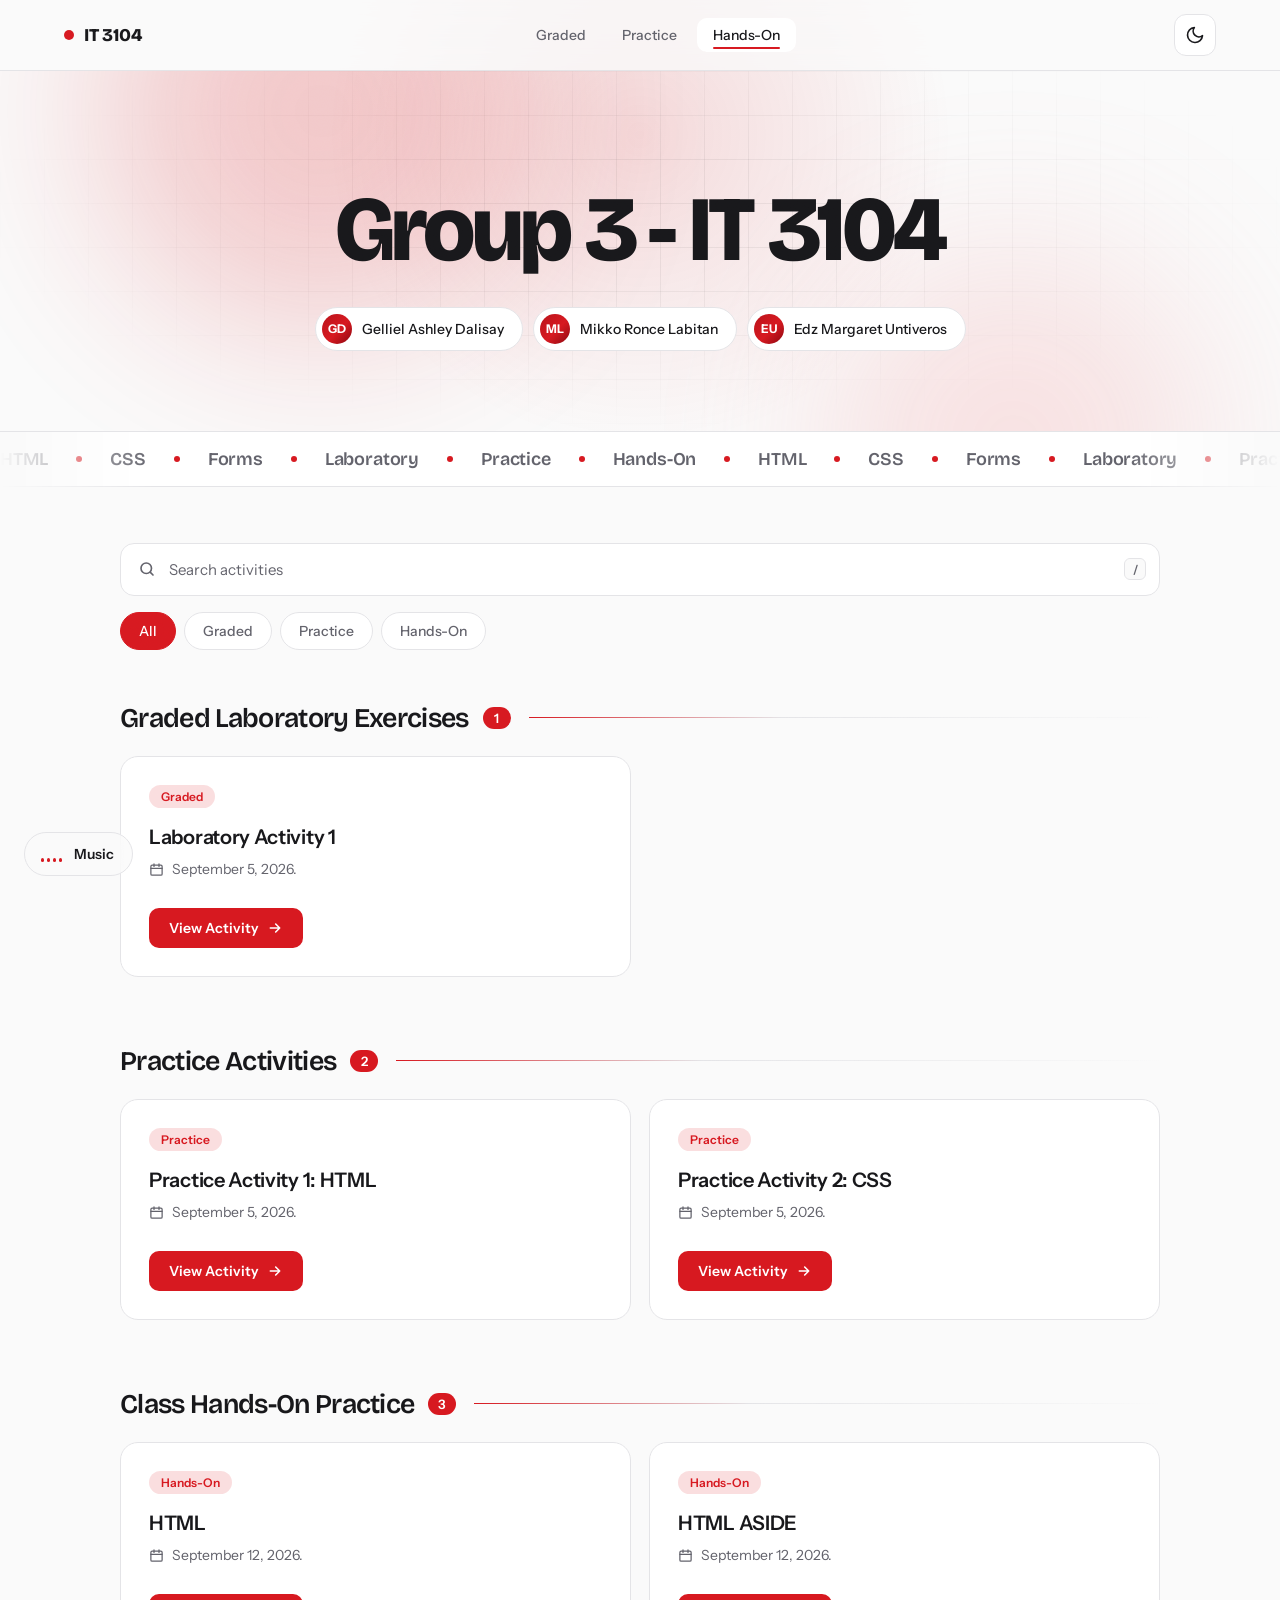
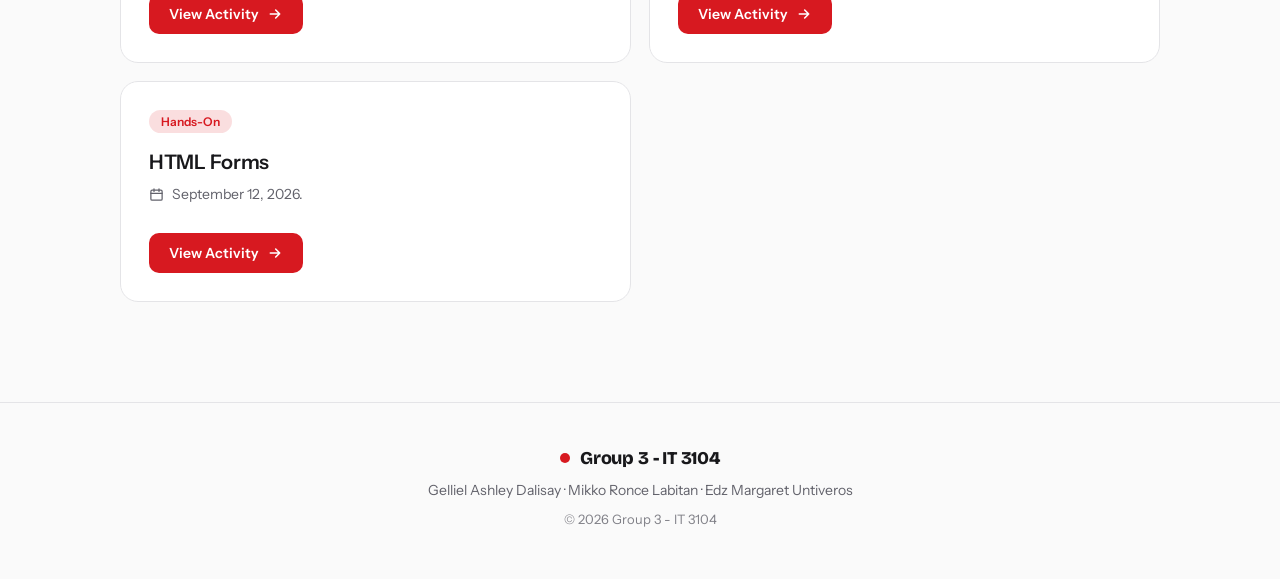
==== commit 006b2f70: "Update index.html" ====
--- a/index.html
+++ b/index.html
@@ -53,7 +53,7 @@
     <header class="header">
         <div class="aurora" aria-hidden="true"><i></i><i></i></div>
 
-        <h1>The THIRD Byte</h1>
+        <h1>Group 3 - IT 3104</h1>
 
         <p class="members">
             <span><i>GD</i>Gelliel Ashley Dalisay</span>
@@ -161,7 +161,7 @@
     <!-- FOOTER -->
     <footer class="footer">
         <div class="footer-inner">
-            <div class="brand"><span class="brand-dot"></span>The THIRD Byte</div>
+            <div class="brand"><span class="brand-dot"></span>Group 3 - IT 3104</div>
             <p class="footer-members">Gelliel Ashley Dalisay &middot; Mikko Ronce Labitan &middot; Edz Margaret Untiveros</p>
             <p class="footer-copy">&copy; 2026 Group 3 - IT 3104</p>
         </div>
@@ -169,6 +169,14 @@
 
     <button class="to-top" id="toTop" type="button" aria-label="Back to top">
         <svg viewBox="0 0 24 24" width="20" height="20" fill="none" stroke="currentColor" stroke-width="2.4" stroke-linecap="round" stroke-linejoin="round" aria-hidden="true"><path d="M12 19V5M5 12l7-7 7 7"/></svg>
+    </button>
+
+    <!-- MUSIC -->
+    <audio id="bgm" src="music.mp3" loop preload="none"></audio>
+
+    <button class="sound-btn" id="soundBtn" type="button" aria-label="Play music" aria-pressed="false">
+        <span class="eq" aria-hidden="true"><i></i><i></i><i></i><i></i></span>
+        <span class="sound-label" id="soundLabel">Music</span>
     </button>
 
     <script>
@@ -355,6 +363,58 @@
         toTop.addEventListener("click", function () {
             window.scrollTo({ top: 0, behavior: "smooth" });
         });
+
+        /* ---------- Music + click sounds ---------- */
+        var bgm = document.getElementById("bgm");
+        var soundBtn = document.getElementById("soundBtn");
+        var soundLabel = document.getElementById("soundLabel");
+        var audioCtx;
+
+        bgm.volume = 0.35;
+
+        function setSound(on) {
+            soundBtn.classList.toggle("on", on);
+            soundBtn.setAttribute("aria-pressed", on);
+            soundBtn.setAttribute("aria-label", on ? "Pause music" : "Play music");
+            soundLabel.textContent = on ? "Playing" : "Music";
+        }
+
+        soundBtn.addEventListener("click", function () {
+            if (bgm.paused) {
+                bgm.play().then(function () {
+                    setSound(true);
+                }).catch(function () {
+                    soundLabel.textContent = "music.mp3 not found";
+                });
+            } else {
+                bgm.pause();
+                setSound(false);
+            }
+        });
+
+        /* soft blip made with the Web Audio API (no file needed) */
+        function blip(freq) {
+            if (bgm.paused) return;
+            try {
+                audioCtx = audioCtx || new (window.AudioContext || window.webkitAudioContext)();
+                var o = audioCtx.createOscillator();
+                var g = audioCtx.createGain();
+                var t = audioCtx.currentTime;
+                o.type = "sine";
+                o.frequency.value = freq;
+                g.gain.setValueAtTime(0.0001, t);
+                g.gain.exponentialRampToValueAtTime(0.08, t + 0.01);
+                g.gain.exponentialRampToValueAtTime(0.0001, t + 0.15);
+                o.connect(g);
+                g.connect(audioCtx.destination);
+                o.start();
+                o.stop(t + 0.16);
+            } catch (err) {}
+        }
+
+        document.addEventListener("click", function (e) {
+            if (e.target.closest(".view-button, .chip, .theme-toggle, .to-top")) blip(780);
+        });
     </script>
 
 </body>
--- a/style.css
+++ b/style.css
@@ -1,13 +1,50 @@
-:root {
-    --black: #000000;
-    --surface: #0d0d0d;
-    --surface-2: #161616;
-    --line: #2a2a2a;
-    --red: #e50914;
-    --red-bright: #ff2d3a;
-    --red-deep: #8a0710;
-    --text: #f5f5f5;
-    --muted: #9a9a9a;
+/* =========================
+   THEME TOKENS
+========================= */
+
+:root,
+[data-theme="dark"] {
+    --bg: #000000;
+    --bar: rgba(0, 0, 0, 0.7);
+    --card: #0e0e10;
+    --card-hover: #141417;
+    --border: #25252a;
+    --text: #f4f4f5;
+    --muted: #a1a1aa;
+    --accent: #e5202b;
+    --accent-hover: #ff3b47;
+    --accent-deep: #8a0710;
+    --on-accent: #ffffff;
+    --glow: rgba(229, 32, 43, 0.22);
+    --grid: rgba(255, 255, 255, 0.045);
+    --shadow: 0 22px 60px rgba(229, 32, 43, 0.16);
+    --aurora: 0.5;
+    --noise: 0.07;
+}
+
+[data-theme="light"] {
+    --bg: #fafafa;
+    --bar: rgba(250, 250, 250, 0.75);
+    --card: #ffffff;
+    --card-hover: #ffffff;
+    --border: #e4e4e7;
+    --text: #18181b;
+    --muted: #62626b;
+    --accent: #d71920;
+    --accent-hover: #b9121a;
+    --accent-deep: #f08a8e;
+    --on-accent: #ffffff;
+    --glow: rgba(215, 25, 32, 0.14);
+    --grid: rgba(0, 0, 0, 0.055);
+    --shadow: 0 22px 56px rgba(24, 24, 27, 0.12);
+    --aurora: 0.22;
+    --noise: 0.06;
+}
+
+@property --angle {
+    syntax: "<angle>";
+    inherits: false;
+    initial-value: 0deg;
 }
 
 * {
@@ -16,157 +53,526 @@
     box-sizing: border-box;
 }
 
+[hidden] {
+    display: none !important;
+}
+
 html {
     scroll-behavior: smooth;
 }
 
 body {
     font-family: "Instrument Sans", system-ui, -apple-system, "Segoe UI", Arial, sans-serif;
-    background: var(--black);
+    background: var(--bg);
     color: var(--text);
     min-height: 100vh;
     -webkit-font-smoothing: antialiased;
-}
-
-/* =========================
-   HEADER
+    transition: background 0.35s ease, color 0.35s ease;
+}
+
+::selection {
+    background: var(--accent);
+    color: #fff;
+}
+
+/* ambient glow that follows the cursor */
+body::before {
+    content: "";
+    position: fixed;
+    inset: 0;
+    z-index: -1;
+    pointer-events: none;
+    background: radial-gradient(520px circle at var(--x, 50%) var(--y, 15%), var(--glow), transparent 60%);
+}
+
+/* film grain for a premium feel */
+body::after {
+    content: "";
+    position: fixed;
+    inset: 0;
+    z-index: 200;
+    pointer-events: none;
+    opacity: var(--noise);
+    mix-blend-mode: overlay;
+    background-image: url("data:image/svg+xml,%3Csvg xmlns='http://www.w3.org/2000/svg' width='160' height='160'%3E%3Cfilter id='n'%3E%3CfeTurbulence type='fractalNoise' baseFrequency='.85' numOctaves='2' stitchTiles='stitch'/%3E%3C/filter%3E%3Crect width='100%25' height='100%25' filter='url(%23n)'/%3E%3C/svg%3E");
+}
+
+/* circular theme reveal */
+::view-transition-old(root),
+::view-transition-new(root) {
+    animation: none;
+    mix-blend-mode: normal;
+}
+
+::view-transition-old(root) { z-index: 1; }
+::view-transition-new(root) { z-index: 2; }
+
+/* =========================
+   SCROLL PROGRESS
+========================= */
+
+.progress {
+    position: fixed;
+    top: 0;
+    left: 0;
+    z-index: 100;
+    width: 100%;
+    height: 3px;
+    background: linear-gradient(90deg, var(--accent), var(--accent-hover));
+    transform: scaleX(0);
+    transform-origin: left;
+    box-shadow: 0 0 12px var(--glow);
+}
+
+/* =========================
+   TOP BAR
+========================= */
+
+.topbar {
+    position: sticky;
+    top: 0;
+    z-index: 50;
+    display: flex;
+    align-items: center;
+    justify-content: space-between;
+    padding: 14px max(24px, 5vw);
+    background: var(--bar);
+    backdrop-filter: blur(14px);
+    -webkit-backdrop-filter: blur(14px);
+    border-bottom: 1px solid var(--border);
+    transition: background 0.35s ease, border-color 0.35s ease;
+}
+
+.brand {
+    display: flex;
+    align-items: center;
+    gap: 10px;
+    font-family: "Bricolage Grotesque", "Instrument Sans", Arial, sans-serif;
+    font-weight: 800;
+    font-size: 18px;
+    letter-spacing: -0.01em;
+}
+
+.brand-dot {
+    width: 10px;
+    height: 10px;
+    border-radius: 50%;
+    background: var(--accent);
+    animation: pulse 2.4s ease-out infinite;
+}
+
+.nav-links {
+    display: flex;
+    gap: 4px;
+}
+
+.nav-links a {
+    position: relative;
+    padding: 8px 16px;
+    font-size: 14px;
+    font-weight: 500;
+    color: var(--muted);
+    text-decoration: none;
+    border-radius: 10px;
+    transition: color 0.25s ease, background 0.25s ease;
+}
+
+.nav-links a::after {
+    content: "";
+    position: absolute;
+    left: 16px;
+    right: 16px;
+    bottom: 3px;
+    height: 2px;
+    border-radius: 2px;
+    background: var(--accent);
+    transform: scaleX(0);
+    transition: transform 0.3s ease;
+}
+
+.nav-links a:hover { color: var(--text); }
+.nav-links a.active { color: var(--text); background: var(--card); }
+.nav-links a.active::after { transform: scaleX(1); }
+
+/* THEME TOGGLE */
+
+.theme-toggle {
+    position: relative;
+    display: grid;
+    place-items: center;
+    width: 42px;
+    height: 42px;
+    color: var(--text);
+    background: var(--card);
+    border: 1px solid var(--border);
+    border-radius: 12px;
+    cursor: pointer;
+    transition: transform 0.2s ease, border-color 0.25s ease, background 0.35s ease, color 0.35s ease;
+}
+
+.theme-toggle:hover {
+    border-color: var(--accent);
+    color: var(--accent);
+    transform: translateY(-1px);
+}
+
+.theme-toggle:active { transform: scale(0.94); }
+
+.theme-toggle svg {
+    position: absolute;
+    transition: transform 0.45s cubic-bezier(0.2, 0.8, 0.2, 1), opacity 0.3s ease;
+}
+
+[data-theme="dark"] .icon-sun  { opacity: 1; transform: rotate(0) scale(1); }
+[data-theme="dark"] .icon-moon { opacity: 0; transform: rotate(-90deg) scale(0.4); }
+[data-theme="light"] .icon-sun  { opacity: 0; transform: rotate(90deg) scale(0.4); }
+[data-theme="light"] .icon-moon { opacity: 1; transform: rotate(0) scale(1); }
+
+/* focus rings */
+.theme-toggle:focus-visible,
+.view-button:focus-visible,
+.to-top:focus-visible,
+.nav-links a:focus-visible,
+.chip:focus-visible,
+.sound-btn:focus-visible,
+.search input:focus-visible {
+    outline: 2px solid var(--accent);
+    outline-offset: 3px;
+}
+
+/* =========================
+   HERO
 ========================= */
 
 .header {
     position: relative;
     overflow: hidden;
     text-align: center;
-    padding: 110px 20px 90px;
-    background: var(--black);
-    border-bottom: 1px solid var(--line);
-}
-
-/* drifting red glows */
-.header::before,
-.header::after {
+    padding: 112px 24px 80px;
+    border-bottom: 1px solid var(--border);
+    transition: border-color 0.35s ease;
+}
+
+.header::before {
     content: "";
+    position: absolute;
+    inset: 0;
+    background-image:
+        linear-gradient(var(--grid) 1px, transparent 1px),
+        linear-gradient(90deg, var(--grid) 1px, transparent 1px);
+    background-size: 44px 44px;
+    -webkit-mask-image: radial-gradient(ellipse 70% 80% at 50% 40%, #000 20%, transparent 75%);
+    mask-image: radial-gradient(ellipse 70% 80% at 50% 40%, #000 20%, transparent 75%);
+    animation: grid-move 18s linear infinite;
+}
+
+.aurora {
+    position: absolute;
+    inset: 0;
+    overflow: hidden;
+    pointer-events: none;
+}
+
+.aurora i {
     position: absolute;
     border-radius: 50%;
     filter: blur(90px);
-    pointer-events: none;
-}
-
-.header::before {
-    width: 420px;
-    height: 420px;
-    background: var(--red);
-    opacity: 0.35;
-    top: -220px;
-    left: -100px;
-    animation: drift-a 14s ease-in-out infinite alternate;
-}
-
-.header::after {
+    opacity: var(--aurora);
+}
+
+.aurora i:nth-child(1) {
+    width: 440px;
+    height: 440px;
+    left: 8%;
+    top: -180px;
+    background: var(--accent);
+    animation: drift-a 16s ease-in-out infinite alternate;
+}
+
+.aurora i:nth-child(2) {
     width: 380px;
     height: 380px;
-    background: var(--red-deep);
-    opacity: 0.55;
-    bottom: -240px;
-    right: -80px;
-    animation: drift-b 17s ease-in-out infinite alternate;
-}
-
-.header h1 {
-    position: relative;
-    z-index: 1;
-    font-family: "Bricolage Grotesque", "Instrument Sans", Arial, sans-serif;
-    font-size: clamp(34px, 7vw, 76px);
-    font-weight: 800;
-    letter-spacing: -0.03em;
-    line-height: 1.05;
-    margin-bottom: 22px;
-
-    background: linear-gradient(100deg, #ffffff 0%, #ffffff 40%, var(--red-bright) 50%, #ffffff 60%, #ffffff 100%);
-    background-size: 250% 100%;
-    -webkit-background-clip: text;
-    background-clip: text;
-    -webkit-text-fill-color: transparent;
-    color: transparent;
-
-    animation:
-        rise 0.9s cubic-bezier(0.2, 0.8, 0.2, 1) both,
-        shine 5s ease-in-out 1.2s infinite;
-}
-
+    right: 6%;
+    bottom: -200px;
+    background: var(--accent-deep);
+    animation: drift-b 20s ease-in-out infinite alternate;
+}
+
+.header h1,
 .members {
     position: relative;
     z-index: 1;
+}
+
+.header h1 {
+    font-family: "Bricolage Grotesque", "Instrument Sans", Arial, sans-serif;
+    font-size: clamp(40px, 8vw, 92px);
+    font-weight: 800;
+    letter-spacing: -0.04em;
+    line-height: 1.02;
+    margin-bottom: 30px;
+    animation: rise 0.9s cubic-bezier(0.2, 0.8, 0.2, 1) backwards;
+}
+
+/* MEMBERS */
+
+.members {
     display: flex;
     flex-wrap: wrap;
     justify-content: center;
-    gap: 8px 10px;
+    gap: 10px;
+    animation: rise 0.9s cubic-bezier(0.2, 0.8, 0.2, 1) 0.12s backwards;
+}
+
+.members span {
+    display: inline-flex;
+    align-items: center;
+    gap: 10px;
+    padding: 6px 18px 6px 6px;
     font-size: 14px;
-    animation: rise 0.9s cubic-bezier(0.2, 0.8, 0.2, 1) 0.15s both;
-}
-
-.members span {
-    padding: 7px 14px;
-    color: var(--text);
-    background: rgba(255, 255, 255, 0.04);
-    border: 1px solid rgba(229, 9, 20, 0.45);
+    font-weight: 500;
+    background: var(--card);
+    border: 1px solid var(--border);
     border-radius: 999px;
-    backdrop-filter: blur(6px);
-}
-
-/* red line that draws across the bottom edge of the header */
-.header .members::after {
-    content: "";
-    position: absolute;
-    left: 50%;
-    bottom: -90px;
-    width: min(520px, 80vw);
-    height: 2px;
-    background: linear-gradient(90deg, transparent, var(--red), transparent);
-    transform: translateX(-50%) scaleX(0);
-    animation: draw 1.2s cubic-bezier(0.2, 0.8, 0.2, 1) 0.6s forwards;
-}
-
-/* =========================
-   MAIN CONTAINER
-========================= */
-
-.container {
-    width: 85%;
-    max-width: 1000px;
-    margin: 64px auto 90px;
-}
-
-/* =========================
-   SECTION
-========================= */
-
-.section {
-    margin-bottom: 56px;
-}
-
-.section-heading {
-    display: flex;
+    transition: border-color 0.25s ease, transform 0.25s ease, background 0.35s ease;
+}
+
+.members span i {
+    display: grid;
+    place-items: center;
+    width: 30px;
+    height: 30px;
+    font-style: normal;
+    font-size: 12px;
+    font-weight: 700;
+    color: #fff;
+    background: linear-gradient(135deg, var(--accent-hover), var(--accent) 55%, #8a0710);
+    border-radius: 50%;
+}
+
+.members span:hover {
+    border-color: var(--accent);
+    transform: translateY(-2px);
+}
+
+/* keyboard hint (used by the search bar) */
+kbd {
+    display: inline-grid;
+    place-items: center;
+    min-width: 22px;
+    height: 22px;
+    padding: 0 6px;
+    font: inherit;
+    font-size: 12px;
+    font-weight: 600;
+    color: var(--muted);
+    background: var(--bg);
+    border: 1px solid var(--border);
+    border-radius: 6px;
+}
+
+/* =========================
+   MARQUEE
+========================= */
+
+.marquee {
+    overflow: hidden;
+    padding: 16px 0;
+    background: var(--card);
+    border-bottom: 1px solid var(--border);
+    -webkit-mask-image: linear-gradient(90deg, transparent, #000 12%, #000 88%, transparent);
+    mask-image: linear-gradient(90deg, transparent, #000 12%, #000 88%, transparent);
+    transition: background 0.35s ease, border-color 0.35s ease;
+}
+
+.marquee-track {
+    display: flex;
+    width: max-content;
+    animation: marquee 30s linear infinite;
+}
+
+.marquee:hover .marquee-track { animation-play-state: paused; }
+
+.marquee-track span {
+    display: inline-flex;
     align-items: center;
-    gap: 16px;
-    margin-bottom: 20px;
-}
-
-.section-heading::before {
-    content: "";
-    width: 5px;
-    height: 26px;
-    border-radius: 3px;
-    background: linear-gradient(var(--red-bright), var(--red-deep));
-    box-shadow: 0 0 16px rgba(229, 9, 20, 0.7);
-}
-
-.section-heading h2 {
+    gap: 28px;
+    padding-right: 28px;
     font-family: "Bricolage Grotesque", "Instrument Sans", Arial, sans-serif;
-    font-size: 24px;
+    font-size: 18px;
     font-weight: 600;
     letter-spacing: -0.01em;
+    color: var(--muted);
+    white-space: nowrap;
+}
+
+.marquee-track span::after {
+    content: "";
+    width: 6px;
+    height: 6px;
+    border-radius: 50%;
+    background: var(--accent);
+}
+
+/* =========================
+   MAIN + TOOLBAR
+========================= */
+
+.container {
+    width: 88%;
+    max-width: 1040px;
+    margin: 56px auto 100px;
+}
+
+.toolbar {
+    display: flex;
+    flex-direction: column;
+    gap: 16px;
+    margin-bottom: 52px;
+    scroll-margin-top: 90px;
+}
+
+.search {
+    position: relative;
+}
+
+.search > svg {
+    position: absolute;
+    left: 18px;
+    top: 50%;
+    transform: translateY(-50%);
+    color: var(--muted);
+    pointer-events: none;
+}
+
+.search kbd {
+    position: absolute;
+    right: 14px;
+    top: 50%;
+    transform: translateY(-50%);
+    pointer-events: none;
+}
+
+.search input {
+    width: 100%;
+    padding: 16px 52px 16px 48px;
+    font: inherit;
+    font-size: 15px;
     color: var(--text);
-}
+    background: var(--card);
+    border: 1px solid var(--border);
+    border-radius: 14px;
+    transition: border-color 0.25s ease, box-shadow 0.25s ease, background 0.35s ease;
+}
+
+.search input::placeholder { color: var(--muted); }
+
+.search input:focus {
+    outline: none;
+    border-color: var(--accent);
+    box-shadow: 0 0 0 4px var(--glow);
+}
+
+/* FILTER CHIPS */
+
+.chips {
+    display: flex;
+    flex-wrap: wrap;
+    gap: 8px;
+}
+
+.chip {
+    padding: 9px 18px;
+    font: inherit;
+    font-size: 14px;
+    font-weight: 500;
+    color: var(--muted);
+    background: var(--card);
+    border: 1px solid var(--border);
+    border-radius: 999px;
+    cursor: pointer;
+    transition: color 0.25s ease, background 0.25s ease, border-color 0.25s ease, transform 0.2s ease;
+}
+
+.chip:hover {
+    color: var(--text);
+    border-color: var(--accent);
+}
+
+.chip:active { transform: scale(0.96); }
+
+.chip.active {
+    color: var(--on-accent);
+    background: var(--accent);
+    border-color: var(--accent);
+}
+
+.empty {
+    text-align: center;
+    color: var(--muted);
+    padding: 40px 0;
+}
+
+/* =========================
+   SECTION
+========================= */
+
+.section {
+    display: grid;
+    grid-template-columns: repeat(2, 1fr);
+    gap: 18px;
+    margin-bottom: 68px;
+    scroll-margin-top: 90px;
+}
+
+.section-heading {
+    grid-column: 1 / -1;
+    display: flex;
+    align-items: center;
+    gap: 14px;
+    margin-bottom: 4px;
+}
+
+.section-heading h2 {
+    flex-shrink: 0;
+    font-family: "Bricolage Grotesque", "Instrument Sans", Arial, sans-serif;
+    font-size: 27px;
+    font-weight: 600;
+    letter-spacing: -0.025em;
+}
+
+.section-heading::after {
+    content: "";
+    flex: 1;
+    height: 1px;
+    margin-left: 4px;
+    background: linear-gradient(90deg, var(--accent), var(--border) 40%, transparent);
+}
+
+.count {
+    flex-shrink: 0;
+    min-width: 28px;
+    padding: 3px 9px;
+    text-align: center;
+    font-size: 13px;
+    font-weight: 600;
+    color: var(--on-accent);
+    background: var(--accent);
+    border-radius: 999px;
+}
+
+/* =========================
+   SCROLL REVEAL
+========================= */
+
+.js .reveal:not(.in) { opacity: 0; }
+
+.reveal.in {
+    animation: rise 0.7s cubic-bezier(0.2, 0.8, 0.2, 1) backwards;
+}
+
+.activity.in:nth-child(3) { animation-delay: 0.1s; }
+.activity.in:nth-child(4) { animation-delay: 0.2s; }
 
 /* =========================
    ACTIVITY CARD
@@ -174,162 +580,293 @@
 
 .activity {
     position: relative;
-    overflow: hidden;
-    display: flex;
+    display: flex;
+    flex-direction: column;
     justify-content: space-between;
-    align-items: center;
-    gap: 25px;
-
-    padding: 24px 28px;
-    margin-bottom: 14px;
-
-    background: var(--surface);
-    border: 1px solid var(--line);
-    border-radius: 14px;
-
-    transition: transform 0.3s ease, border-color 0.3s ease, box-shadow 0.3s ease, background 0.3s ease;
-
-    animation: rise 0.7s cubic-bezier(0.2, 0.8, 0.2, 1) both;
-}
-
-/* staggered entrance: the one page-load sequence */
-.section:nth-child(1) .activity:nth-of-type(1) { animation-delay: 0.5s; }
-.section:nth-child(2) .activity:nth-of-type(1) { animation-delay: 0.65s; }
-.section:nth-child(2) .activity:nth-of-type(2) { animation-delay: 0.8s; }
-.section:nth-child(3) .activity:nth-of-type(1) { animation-delay: 0.95s; }
-.section:nth-child(3) .activity:nth-of-type(2) { animation-delay: 1.1s; }
-.section:nth-child(3) .activity:nth-of-type(3) { animation-delay: 1.25s; }
-
-/* red bar that grows on hover */
+    gap: 30px;
+    padding: 28px;
+    background: var(--card);
+    border: 1px solid var(--border);
+    border-radius: 18px;
+    transform: perspective(900px) rotateX(var(--rx, 0deg)) rotateY(var(--ry, 0deg));
+    transition: transform 0.2s ease-out, border-color 0.3s ease, box-shadow 0.3s ease, background 0.35s ease;
+}
+
+.activity > * {
+    position: relative;
+    z-index: 1;
+}
+
+/* glowing ring that travels around the edge on hover */
 .activity::before {
     content: "";
     position: absolute;
-    left: 0;
-    top: 0;
-    width: 4px;
-    height: 100%;
-    background: linear-gradient(var(--red-bright), var(--red-deep));
-    transform: scaleY(0);
-    transform-origin: top;
-    transition: transform 0.35s ease;
+    inset: -1px;
+    padding: 1px;
+    border-radius: inherit;
+    background: conic-gradient(from var(--angle), transparent 0 50%, var(--accent) 78%, var(--accent-hover) 90%, transparent);
+    -webkit-mask: linear-gradient(#000 0 0) content-box, linear-gradient(#000 0 0);
+    -webkit-mask-composite: xor;
+    mask: linear-gradient(#000 0 0) content-box exclude, linear-gradient(#000 0 0);
+    opacity: 0;
+    transition: opacity 0.35s ease;
+    animation: spin 3.5s linear infinite;
+    pointer-events: none;
+}
+
+/* spotlight that follows the cursor */
+.activity::after {
+    content: "";
+    position: absolute;
+    inset: 0;
+    border-radius: inherit;
+    background: radial-gradient(300px circle at var(--mx, 50%) var(--my, 0%), var(--glow), transparent 65%);
+    opacity: 0;
+    transition: opacity 0.3s ease;
+    pointer-events: none;
 }
 
 .activity:hover {
-    transform: translateX(6px);
-    background: var(--surface-2);
-    border-color: rgba(229, 9, 20, 0.6);
-    box-shadow: 0 12px 40px rgba(229, 9, 20, 0.16);
-}
-
-.activity:hover::before {
-    transform: scaleY(1);
-}
-
-/* =========================
-   ACTIVITY DETAILS
-========================= */
+    transform: perspective(900px) rotateX(var(--rx, 0deg)) rotateY(var(--ry, 0deg)) translateY(-6px);
+    background: var(--card-hover);
+    border-color: transparent;
+    box-shadow: var(--shadow);
+}
+
+.activity:hover::before,
+.activity:hover::after {
+    opacity: 1;
+}
 
 .activity-details h3 {
-    font-size: 18px;
+    font-size: 20px;
+    font-weight: 600;
+    letter-spacing: -0.015em;
+    line-height: 1.3;
+    margin-bottom: 10px;
+}
+
+.activity-details p {
+    display: flex;
+    align-items: center;
+    gap: 8px;
+    font-size: 14px;
+    color: var(--muted);
+}
+
+.activity-details p::before {
+    content: "";
+    flex-shrink: 0;
+    width: 15px;
+    height: 15px;
+    background: currentColor;
+    -webkit-mask: url("data:image/svg+xml,%3Csvg xmlns='http://www.w3.org/2000/svg' viewBox='0 0 24 24' fill='none' stroke='black' stroke-width='2' stroke-linecap='round' stroke-linejoin='round'%3E%3Crect x='3' y='5' width='18' height='16' rx='2'/%3E%3Cpath d='M3 10h18M8 3v4M16 3v4'/%3E%3C/svg%3E") center / contain no-repeat;
+    mask: url("data:image/svg+xml,%3Csvg xmlns='http://www.w3.org/2000/svg' viewBox='0 0 24 24' fill='none' stroke='black' stroke-width='2' stroke-linecap='round' stroke-linejoin='round'%3E%3Crect x='3' y='5' width='18' height='16' rx='2'/%3E%3Cpath d='M3 10h18M8 3v4M16 3v4'/%3E%3C/svg%3E") center / contain no-repeat;
+}
+
+.tag {
+    display: inline-block;
+    margin-bottom: 16px;
+    padding: 4px 12px;
+    font-size: 12px;
+    font-weight: 600;
+    color: var(--accent);
+    background: var(--glow);
+    border-radius: 999px;
+}
+
+/* =========================
+   VIEW BUTTON
+========================= */
+
+.view-button {
+    align-self: flex-start;
+    display: inline-flex;
+    align-items: center;
+    gap: 8px;
+    padding: 11px 20px;
+    color: var(--on-accent);
+    background: var(--accent);
+    text-decoration: none;
+    font-size: 14px;
+    font-weight: 600;
+    border-radius: 10px;
+    white-space: nowrap;
+    transition: background 0.25s ease, transform 0.2s ease, box-shadow 0.25s ease;
+}
+
+.view-button::after {
+    content: "";
+    width: 16px;
+    height: 16px;
+    background: currentColor;
+    -webkit-mask: url("data:image/svg+xml,%3Csvg xmlns='http://www.w3.org/2000/svg' viewBox='0 0 24 24' fill='none' stroke='black' stroke-width='2.4' stroke-linecap='round' stroke-linejoin='round'%3E%3Cpath d='M5 12h14M13 6l6 6-6 6'/%3E%3C/svg%3E") center / contain no-repeat;
+    mask: url("data:image/svg+xml,%3Csvg xmlns='http://www.w3.org/2000/svg' viewBox='0 0 24 24' fill='none' stroke='black' stroke-width='2.4' stroke-linecap='round' stroke-linejoin='round'%3E%3Cpath d='M5 12h14M13 6l6 6-6 6'/%3E%3C/svg%3E") center / contain no-repeat;
+    transition: transform 0.25s ease;
+}
+
+.view-button:hover {
+    background: var(--accent-hover);
+    box-shadow: 0 8px 22px var(--glow);
+}
+
+.view-button:hover::after { transform: translateX(4px); }
+.view-button:active { transform: scale(0.97); }
+
+/* =========================
+   FOOTER + BACK TO TOP
+========================= */
+
+.footer {
+    padding: 44px 24px 52px;
+    border-top: 1px solid var(--border);
+    transition: border-color 0.35s ease;
+}
+
+.footer-inner {
+    display: flex;
+    flex-direction: column;
+    align-items: center;
+    gap: 12px;
+    text-align: center;
+}
+
+.footer-members {
+    font-size: 14px;
+    color: var(--muted);
+}
+
+.footer-copy {
+    font-size: 13px;
+    color: var(--muted);
+    opacity: 0.8;
+}
+
+.to-top {
+    position: fixed;
+    right: 24px;
+    bottom: 24px;
+    z-index: 60;
+    display: grid;
+    place-items: center;
+    width: 46px;
+    height: 46px;
+    color: var(--on-accent);
+    background: var(--accent);
+    border: none;
+    border-radius: 14px;
+    cursor: pointer;
+    box-shadow: 0 10px 28px var(--glow);
+    opacity: 0;
+    transform: translateY(16px);
+    pointer-events: none;
+    transition: opacity 0.3s ease, transform 0.3s ease, background 0.25s ease;
+}
+
+.to-top.show {
+    opacity: 1;
+    transform: translateY(0);
+    pointer-events: auto;
+}
+
+.to-top:hover { background: var(--accent-hover); }
+
+/* =========================
+   MUSIC BUTTON
+========================= */
+
+.sound-btn {
+    position: fixed;
+    left: 24px;
+    bottom: 24px;
+    z-index: 60;
+    display: inline-flex;
+    align-items: center;
+    gap: 12px;
+    padding: 12px 18px 12px 16px;
+    font: inherit;
+    font-size: 14px;
     font-weight: 600;
     color: var(--text);
-    margin-bottom: 7px;
-}
-
-.activity-details p {
-    font-size: 14px;
-    color: var(--muted);
-    line-height: 1.5;
-}
-
-/* =========================
-   VIEW BUTTON
-========================= */
-
-.view-button {
-    position: relative;
-    overflow: hidden;
-    display: inline-flex;
-    align-items: center;
-    justify-content: center;
-
-    min-width: 120px;
-    padding: 12px 22px;
-
-    background: var(--red);
-    color: #ffffff;
-    text-decoration: none;
-
+    background: var(--bar);
+    backdrop-filter: blur(14px);
+    -webkit-backdrop-filter: blur(14px);
+    border: 1px solid var(--border);
     border-radius: 999px;
-    font-size: 14px;
-    font-weight: 600;
-    white-space: nowrap;
-
-    transition: transform 0.2s ease, box-shadow 0.3s ease;
-}
-
-/* light sweep across the button on hover */
-.view-button::after {
-    content: "";
-    position: absolute;
-    top: 0;
-    left: -80%;
-    width: 50%;
-    height: 100%;
-    background: linear-gradient(100deg, transparent, rgba(255, 255, 255, 0.35), transparent);
-    transform: skewX(-20deg);
-}
-
-.view-button:hover {
+    cursor: pointer;
+    transition: border-color 0.25s ease, transform 0.2s ease, box-shadow 0.25s ease, background 0.35s ease;
+}
+
+.sound-btn:hover {
+    border-color: var(--accent);
     transform: translateY(-2px);
-    box-shadow: 0 8px 24px rgba(229, 9, 20, 0.55);
-}
-
-.view-button:hover::after {
-    left: 130%;
-    transition: left 0.6s ease;
-}
-
-.view-button:active {
-    transform: translateY(0) scale(0.97);
-}
-
-.view-button:focus-visible {
-    outline: 2px solid #ffffff;
-    outline-offset: 3px;
-}
+}
+
+.sound-btn:active { transform: scale(0.96); }
+
+.sound-btn.on {
+    border-color: var(--accent);
+    box-shadow: 0 10px 30px var(--glow);
+}
+
+/* equalizer bars */
+.eq {
+    display: flex;
+    align-items: flex-end;
+    gap: 3px;
+    height: 16px;
+}
+
+.eq i {
+    width: 3px;
+    height: 4px;
+    border-radius: 2px;
+    background: var(--accent);
+}
+
+.sound-btn.on .eq i { animation: eq 0.9s ease-in-out infinite; }
+.sound-btn.on .eq i:nth-child(2) { animation-delay: 0.15s; }
+.sound-btn.on .eq i:nth-child(3) { animation-delay: 0.3s; }
+.sound-btn.on .eq i:nth-child(4) { animation-delay: 0.45s; }
 
 /* =========================
    ANIMATIONS
 ========================= */
 
 @keyframes rise {
-    from {
-        opacity: 0;
-        transform: translateY(28px);
-    }
-    to {
-        opacity: 1;
-        transform: translateY(0);
-    }
-}
-
-@keyframes shine {
-    0%   { background-position: 100% 0; }
-    60%  { background-position: 0% 0; }
-    100% { background-position: 0% 0; }
-}
-
-@keyframes draw {
-    to { transform: translateX(-50%) scaleX(1); }
+    from { opacity: 0; transform: translateY(26px); }
+    to   { opacity: 1; transform: translateY(0); }
+}
+
+@keyframes pulse {
+    0%   { box-shadow: 0 0 0 0 var(--glow); }
+    70%  { box-shadow: 0 0 0 10px transparent; }
+    100% { box-shadow: 0 0 0 0 transparent; }
+}
+
+@keyframes spin {
+    to { --angle: 360deg; }
+}
+
+@keyframes grid-move {
+    to { background-position: 44px 44px; }
+}
+
+@keyframes marquee {
+    to { transform: translateX(-50%); }
 }
 
 @keyframes drift-a {
-    to { transform: translate(120px, 60px) scale(1.2); }
+    to { transform: translate(140px, 60px) scale(1.18); }
 }
 
 @keyframes drift-b {
-    to { transform: translate(-140px, -50px) scale(1.15); }
+    to { transform: translate(-150px, -50px) scale(1.15); }
+}
+
+@keyframes eq {
+    0%, 100% { height: 4px; }
+    50%      { height: 16px; }
 }
 
 @media (prefers-reduced-motion: reduce) {
@@ -340,10 +877,14 @@
         transition: none !important;
     }
 
-    .header h1 {
-        background: none;
-        -webkit-text-fill-color: #ffffff;
-        color: #ffffff;
+    .js .reveal:not(.in) { opacity: 1; }
+}
+
+/* tilt only on devices with a real hover */
+@media (hover: none) {
+    .activity,
+    .activity:hover {
+        transform: none;
     }
 }
 
@@ -353,96 +894,88 @@
 
 @media (max-width: 768px) {
 
-    .header {
-        padding: 80px 20px 70px;
-    }
-
-    .container {
-        width: 90%;
-        margin-top: 48px;
-    }
-
-    .section-heading h2 {
-        font-size: 21px;
-    }
-
-    .activity {
-        padding: 20px;
-        gap: 15px;
-    }
-
-    .activity-details h3 {
-        font-size: 16px;
-    }
-
-    .activity-details p {
+    .header { padding: 84px 20px 60px; }
+    .container { width: 90%; }
+    .section-heading h2 { font-size: 22px; }
+}
+
+@media (max-width: 760px) {
+    .nav-links { display: none; }
+}
+
+/* =========================
+   MOBILE
+========================= */
+
+@media (max-width: 640px) {
+
+    .section {
+        grid-template-columns: 1fr;
+        gap: 14px;
+        margin-bottom: 48px;
+    }
+
+    .header { padding: 64px 18px 46px; }
+
+    .members span {
+        padding: 5px 14px 5px 5px;
         font-size: 13px;
     }
 
-    .view-button {
-        min-width: 100px;
-        padding: 11px 16px;
-        font-size: 13px;
-    }
-}
-
-/* =========================
-   MOBILE
-========================= */
-
-@media (max-width: 500px) {
-
-    .header {
-        padding: 64px 18px 56px;
-    }
-
-    .members {
-        font-size: 12px;
-    }
-
-    .members span {
-        padding: 6px 11px;
-    }
+    .members span i {
+        width: 26px;
+        height: 26px;
+        font-size: 11px;
+    }
+
+    .search kbd { display: none; }
+
+    .marquee-track span { font-size: 16px; }
 
     .container {
         width: 92%;
-        margin: 36px auto 60px;
-    }
-
-    .section {
-        margin-bottom: 40px;
-    }
-
-    .section-heading h2 {
-        font-size: 18px;
-    }
+        margin: 40px auto 70px;
+    }
+
+    .toolbar { margin-bottom: 38px; }
+
+    .search input { padding-right: 18px; }
+
+    .chips {
+        flex-wrap: nowrap;
+        overflow-x: auto;
+        padding-bottom: 4px;
+        scrollbar-width: none;
+    }
+
+    .chips::-webkit-scrollbar { display: none; }
+    .chip { flex-shrink: 0; }
+
+    .section-heading h2 { font-size: 19px; }
 
     .activity {
-        padding: 17px;
-        gap: 12px;
-        border-radius: 12px;
-    }
-
-    .activity:hover {
-        transform: none;
-    }
-
-    .activity-details {
-        flex: 1;
-    }
-
-    .activity-details h3 {
-        font-size: 15px;
-        line-height: 1.4;
-    }
-
-    .activity-details p {
-        font-size: 12px;
-    }
+        padding: 22px;
+        gap: 24px;
+        border-radius: 16px;
+    }
+
+    .activity-details h3 { font-size: 18px; }
 
     .view-button {
-        min-width: auto;
-        padding: 10px 14px;
-        font-size: 12px;
-    }
-}
+        padding: 10px 16px;
+        font-size: 13px;
+    }
+
+    .to-top {
+        right: 16px;
+        bottom: 16px;
+    }
+
+    .sound-btn {
+        left: 16px;
+        bottom: 16px;
+        padding: 13px 15px;
+    }
+
+    .sound-label { display: none; }
+}
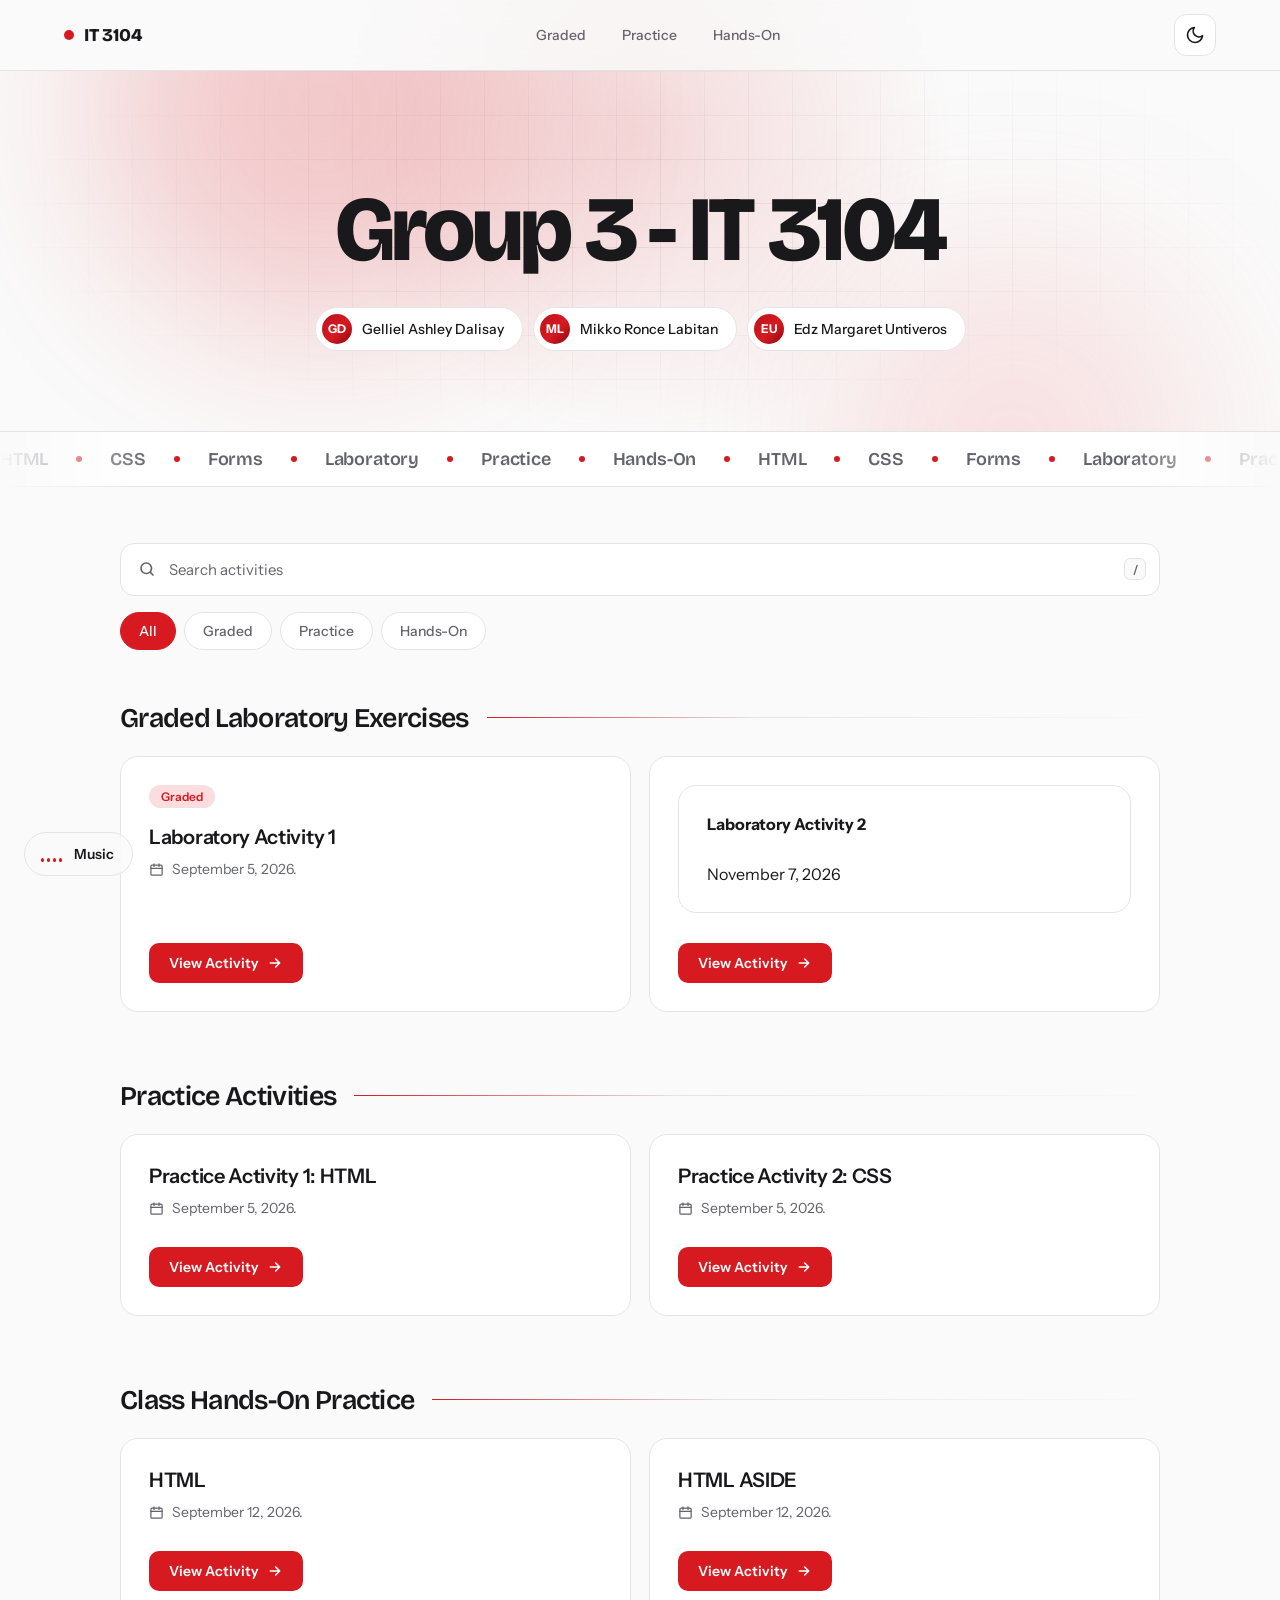
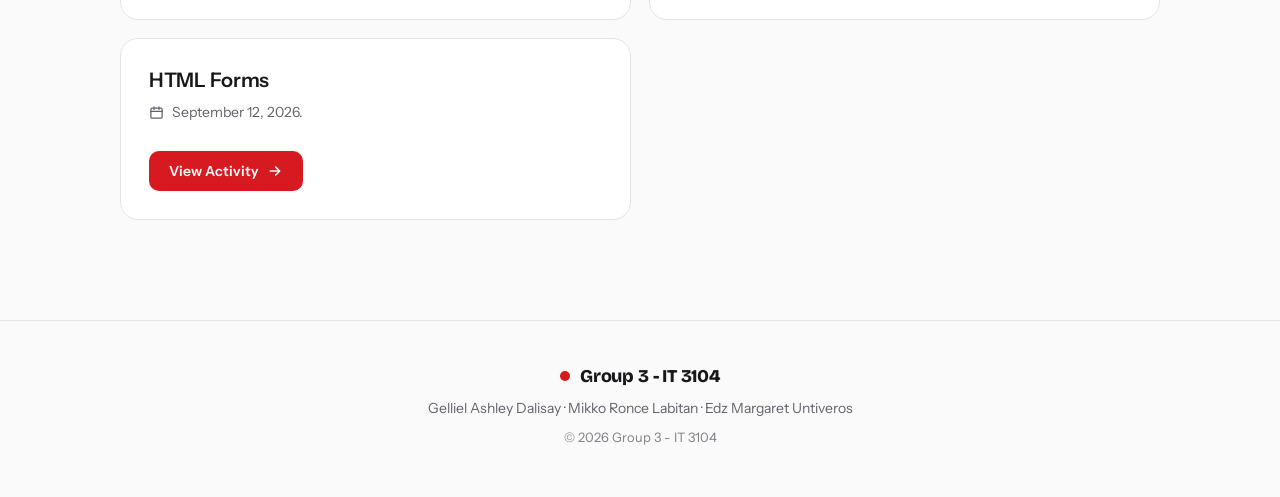
==== commit f106211f: "Update" ====
--- a/index.html
+++ b/index.html
@@ -101,6 +101,14 @@
                     <p>September 5, 2026.</p>
                 </div>
                 <a href="Lab_Act_1.html" class="view-button">View Activity</a>
+            </div>
+
+            <div class="activity">
+                <div class="activity details">
+                    <h4>Laboratory Activity 2</h4>
+                    <p>November 7, 2026</p>
+                </div>
+                <a href="lab_act_2.html" class="view-button">View Activity</a>
             </div>
         </section>
 
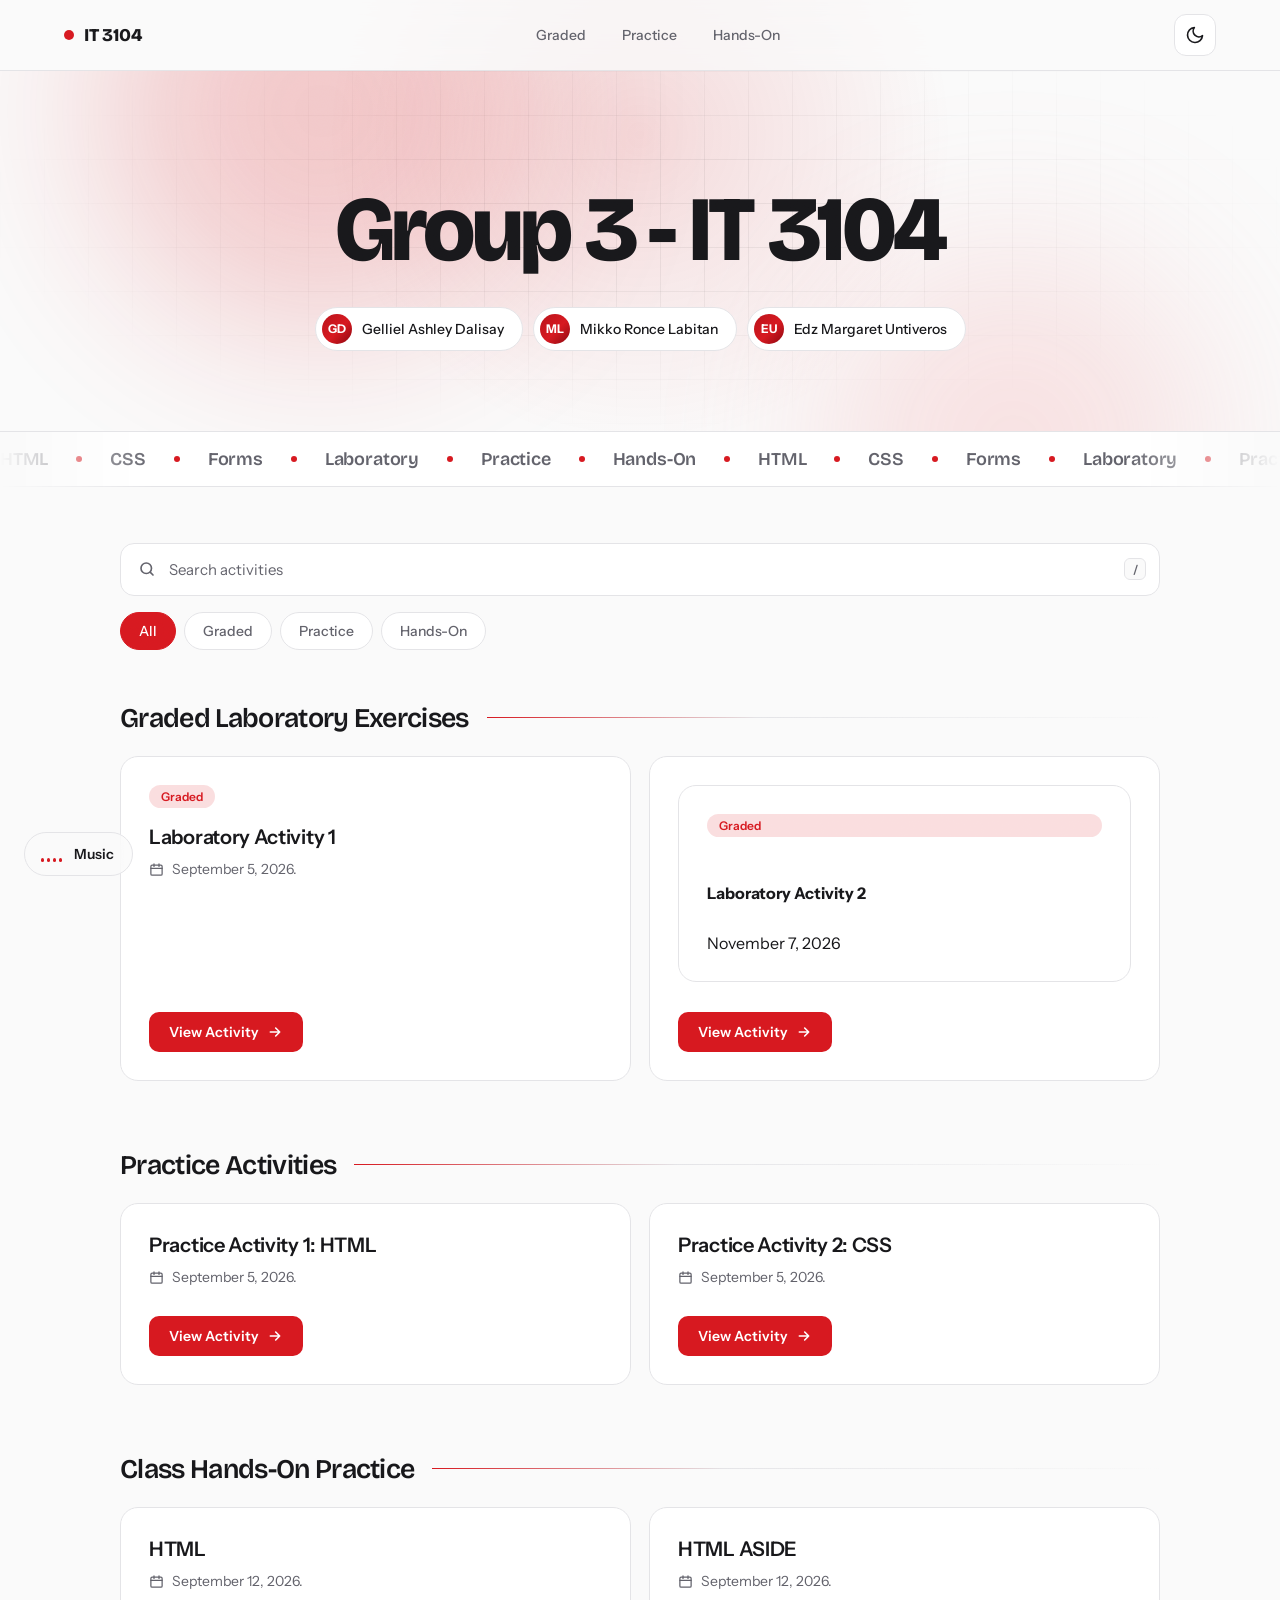
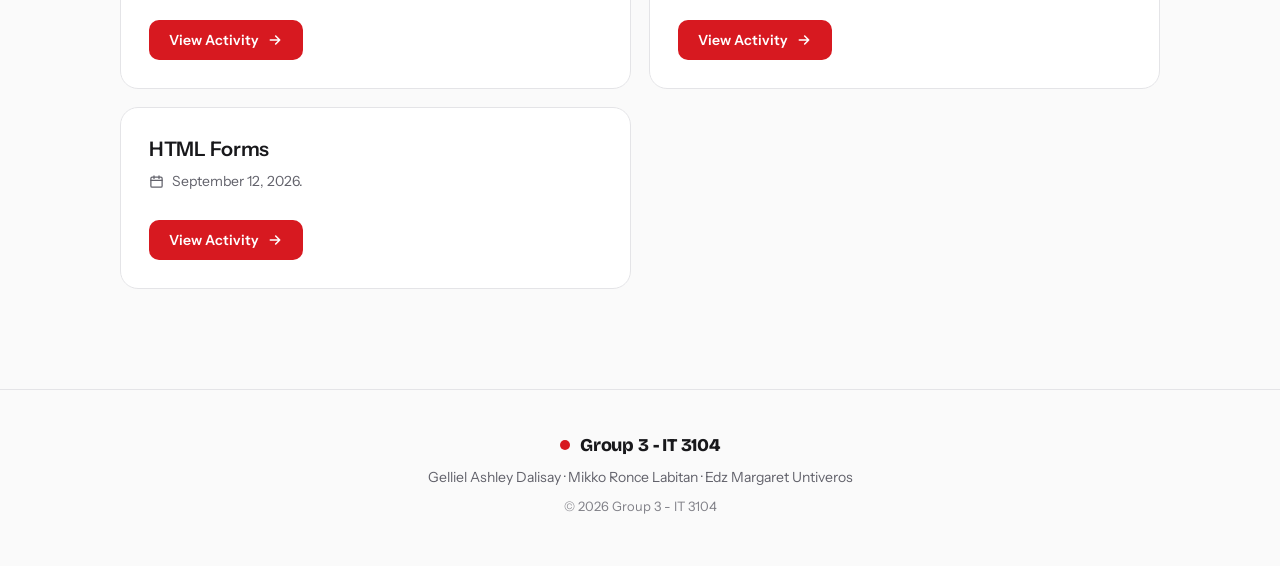
==== commit 13cf7553: "Update index.html" ====
--- a/index.html
+++ b/index.html
@@ -105,8 +105,10 @@
 
             <div class="activity">
                 <div class="activity details">
+                    <span class="tag">Graded</span>
                     <h4>Laboratory Activity 2</h4>
-                    <p>November 7, 2026</p>
+                    <p>
+                        <i class="fa-regular fa-calendar"></i>November 7, 2026</p>
                 </div>
                 <a href="lab_act_2.html" class="view-button">View Activity</a>
             </div>
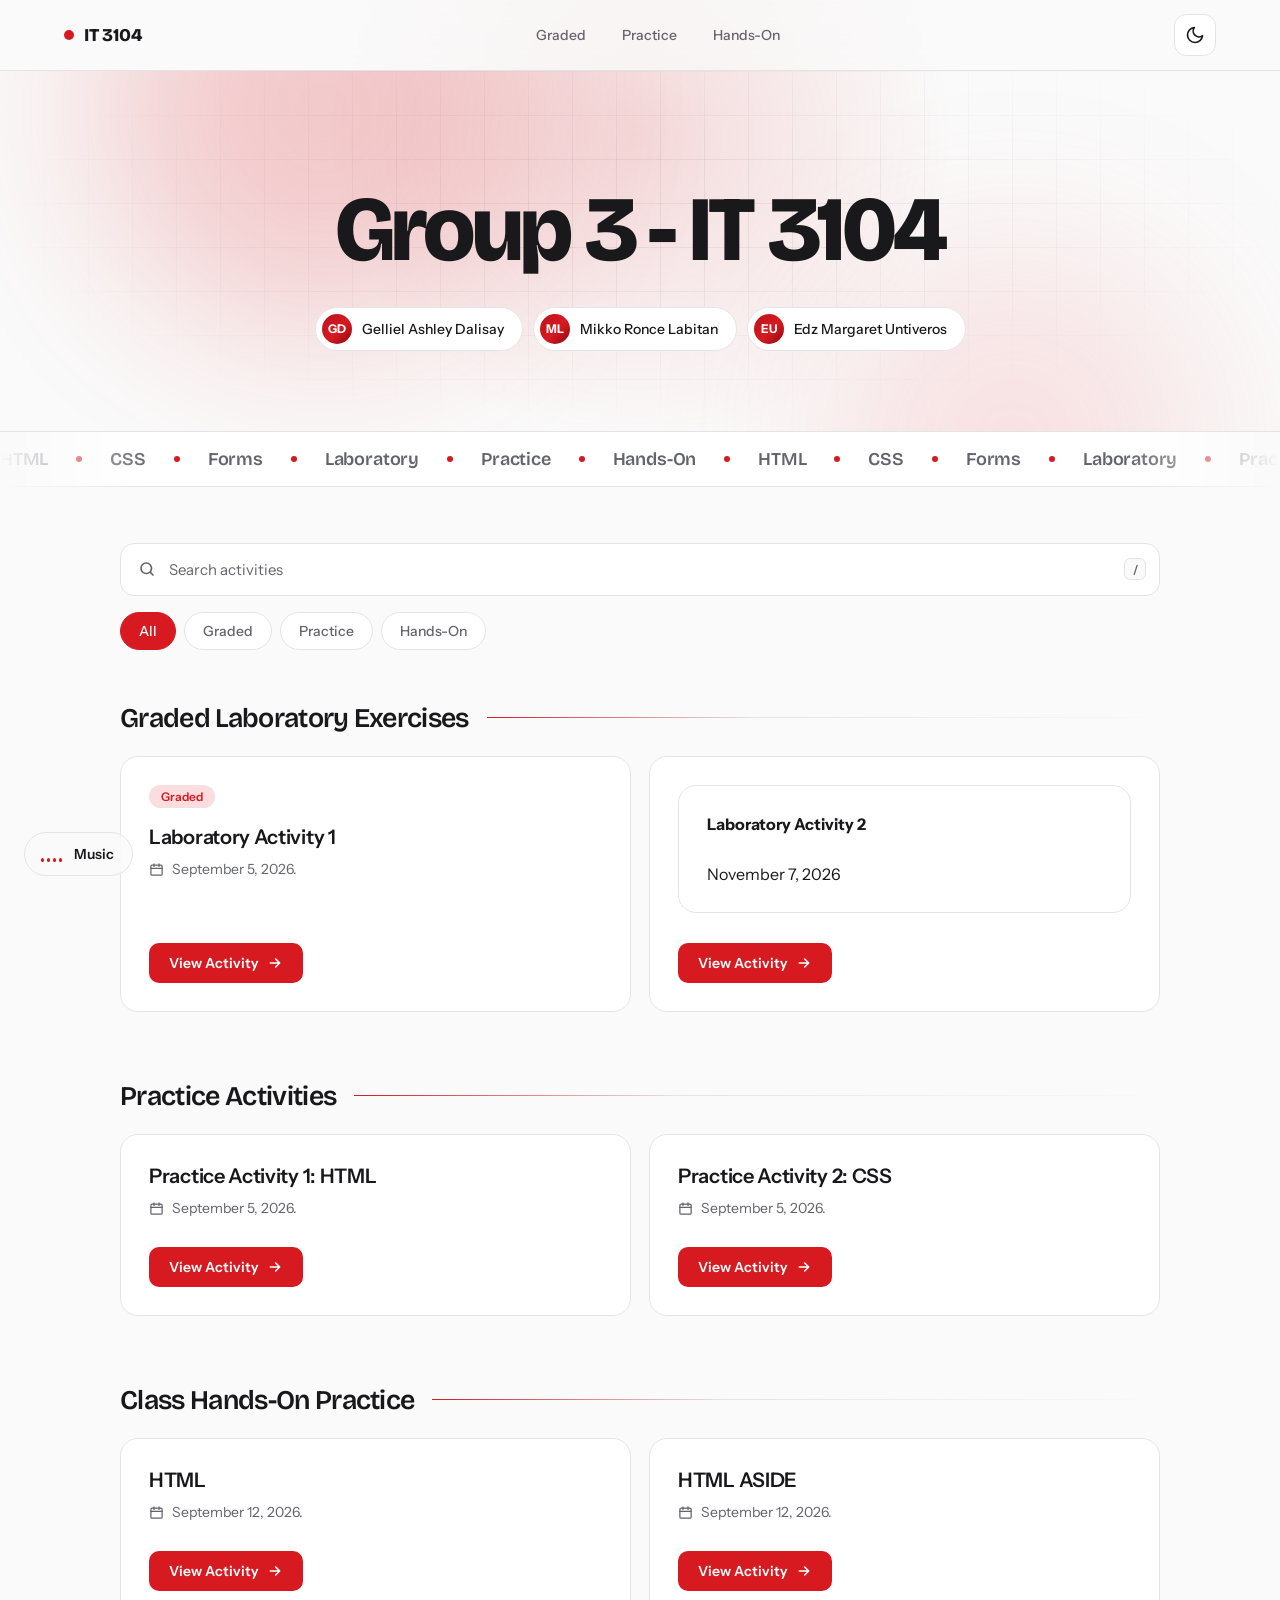
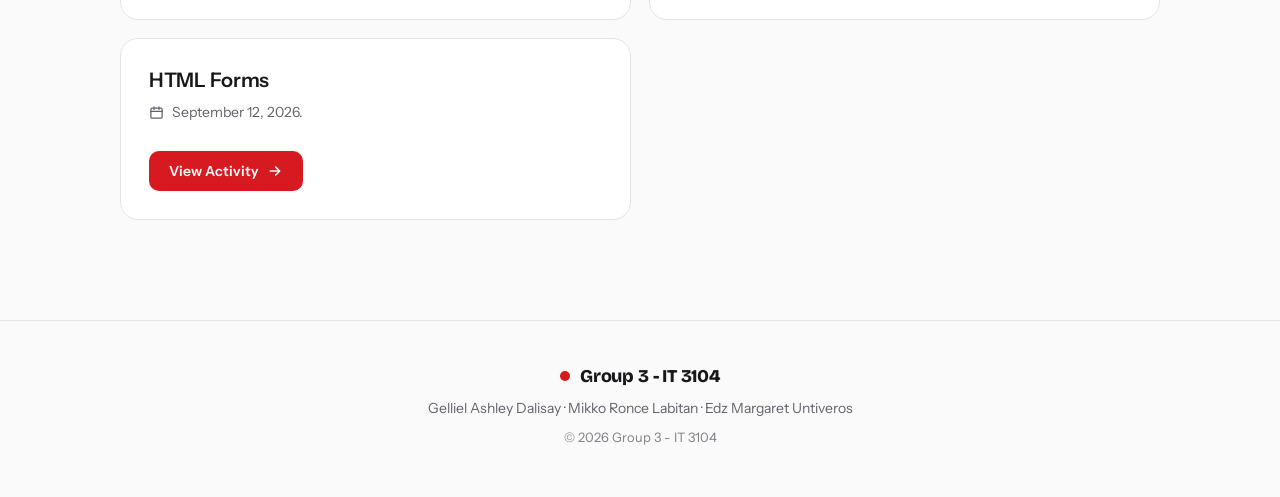
==== commit 8ba640f3: "Update  index.html Removed 'Graded' tag and adjusted date formatting." ====
--- a/index.html
+++ b/index.html
@@ -105,10 +105,8 @@
 
             <div class="activity">
                 <div class="activity details">
-                    <span class="tag">Graded</span>
                     <h4>Laboratory Activity 2</h4>
-                    <p>
-                        <i class="fa-regular fa-calendar"></i>November 7, 2026</p>
+                    <p>November 7, 2026</p>
                 </div>
                 <a href="lab_act_2.html" class="view-button">View Activity</a>
             </div>
